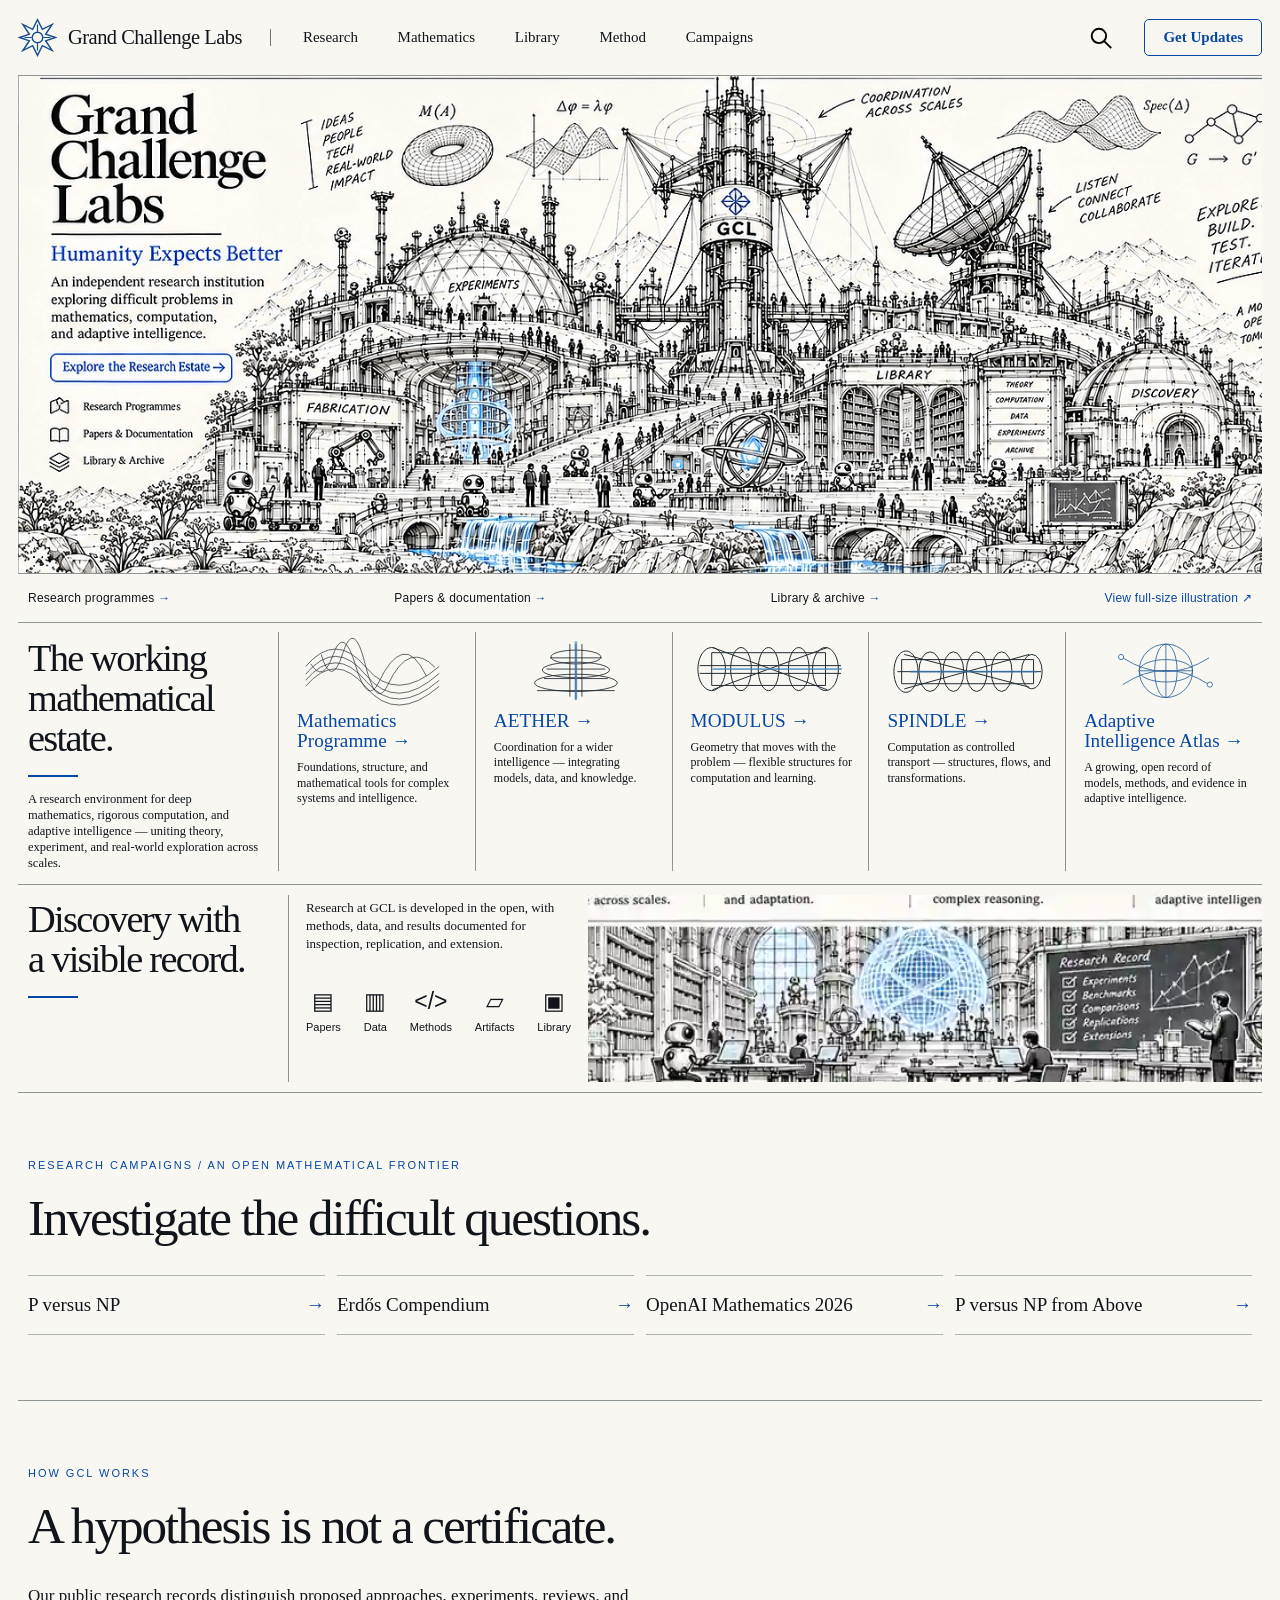
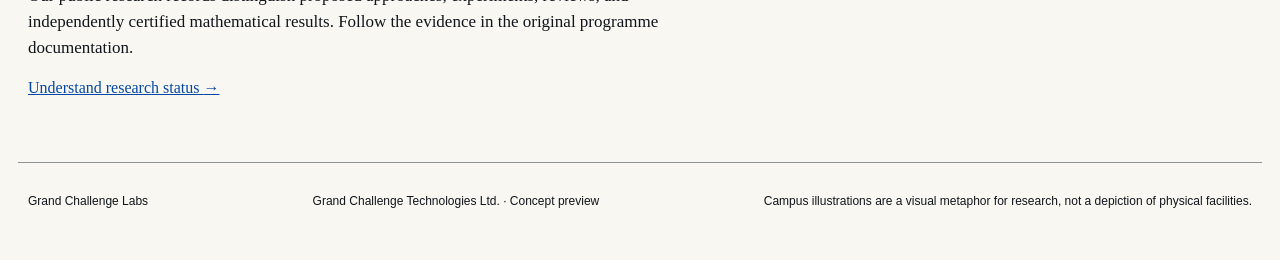
==== index.html @ 0b94059d "perf: preload high-resolution full hero only" ====
<!doctype html>
<html lang="en">
<head>
  <meta charset="utf-8">
  <meta name="viewport" content="width=device-width, initial-scale=1">
  <meta name="theme-color" content="#f8f7f2">
  <meta name="description" content="Grand Challenge Labs investigates problems in mathematics, computation, and adaptive intelligence. Explore research programmes, documentary records, and working evidence.">
  <title>Grand Challenge Labs · Humanity Expects Better</title>
  
  <link rel="preload" href="assets/hero-full.webp" as="image" type="image/webp">
  <style>
:root{--ink:#11151b;--paper:#f8f7f2;--blue:#0647a6;--rule:#8f9495;--sans:Arial,Helvetica,sans-serif}*{box-sizing:border-box}html{scroll-behavior:smooth}body{margin:0;background:var(--paper);color:var(--ink);font-family:Georgia,'Times New Roman',serif}a{color:inherit}a:focus-visible,button:focus-visible,input:focus-visible{outline:3px solid var(--blue);outline-offset:3px}button{font:inherit}.shell{width:min(1440px,calc(100% - 36px));margin-inline:auto}.skip{position:absolute;left:-9999px;z-index:50;background:white;padding:14px}.skip:focus{left:10px;top:10px}.masthead{height:76px;display:flex;align-items:center;border-bottom:1px solid #939393;gap:28px}.identity{display:flex;align-items:center;gap:11px;text-decoration:none;font-size:clamp(17px,1.6vw,23px);white-space:nowrap;letter-spacing:-.025em}.mark{height:39px;width:39px;color:#174d8e}.masthead nav{display:flex;border-left:1px solid #777;padding-left:32px;gap:clamp(18px,3.1vw,51px);flex:1}.masthead nav a{text-decoration:none;font-size:15px;white-space:nowrap}.masthead nav a:hover,.record-links a:hover,.quick-links a:hover{text-decoration:underline;text-decoration-color:var(--blue)}.mast-actions{display:flex;align-items:center;gap:28px}.search-button{background:none;border:0;cursor:pointer;width:31px;height:31px;padding:2px}.search-button svg{width:100%;height:100%}.outline-button{display:inline-flex;justify-content:center;align-items:center;gap:7px;border:1.5px solid var(--blue);border-radius:5px;padding:9px 18px;color:var(--blue);text-decoration:none;white-space:nowrap;background:rgba(248,247,242,.94);font-size:15px;font-weight:bold}.outline-button:hover{background:#e4ebf9}.menu-toggle{display:none}.hero{height:565px;position:relative;overflow:hidden}.hero-art{position:absolute;right:-10px;top:0;width:calc(100% - 190px);height:100%;object-fit:cover;object-position:right center}.hero:after{content:"";position:absolute;left:0;top:0;bottom:0;width:365px;background:linear-gradient(90deg,var(--paper) 0%,rgba(248,247,242,.98) 45%,rgba(248,247,242,.78) 74%,transparent 100%);pointer-events:none}.hero-copy{position:absolute;left:12px;top:13px;z-index:1;width:300px}.hero h1{font-size:clamp(62px,6.8vw,99px);font-weight:400;line-height:.82;letter-spacing:-.075em;margin:0 0 9px}.brand-rule{height:1.5px;background:#111;width:230px;margin:13px 0 8px}.tagline{font-size:23px;line-height:1.1;color:var(--blue);margin:0 0 11px;white-space:nowrap}.lede{font-size:16px;line-height:1.19;max-width:259px;margin:0 0 14px}.hero-cta{font-size:13px;padding:8px 10px}.quick-links{display:grid;gap:14px;margin-top:18px}.quick-links a{display:flex;align-items:center;gap:14px;font-size:12px;text-decoration:none}.quick-icon{font-size:22px;width:22px;line-height:1;text-align:center}.rule{border-top:1px solid var(--rule)}.estate{min-height:219px;display:grid;grid-template-columns:minmax(260px,1.2fr) minmax(0,4.8fr);border-bottom:1px solid var(--rule);padding:9px 0 13px}.estate-intro{padding:7px 19px 0 10px}.estate h2,.record h2{font-size:clamp(31px,3vw,48px);line-height:1.04;font-weight:400;letter-spacing:-.045em;margin:0 0 16px}.blue-rule{display:block;background:var(--blue);width:50px;height:2px;margin:0 0 14px}.estate-intro p{font-size:12.5px;line-height:1.28;max-width:316px;margin:0}.programme-grid{display:grid;grid-template-columns:repeat(5,minmax(0,1fr));min-width:0}.programme{border-left:1px solid var(--rule);text-decoration:none;padding:0 14px 7px 18px;min-width:0;display:flex;flex-direction:column}.programme-graphic{width:100%;height:75px;object-fit:contain;flex:none}.programme h3{font-size:clamp(15px,1.5vw,21px);line-height:1.05;letter-spacing:.002em;color:var(--blue);font-weight:400;margin:4px 0 9px}.programme h3 span{white-space:nowrap}.programme p{font-size:12px;line-height:1.28;margin:0;max-width:190px}.programme:hover h3{text-decoration:underline}.record{min-height:206px;display:grid;grid-template-columns: 270px 300px minmax(0,1fr);border-bottom:1px solid var(--rule);padding:10px 0}.record-title{padding:5px 12px 0 10px}.record-copy{padding:4px 17px;border-left:1px solid var(--rule)}.record-copy p{font-size:13px;line-height:1.38;margin:0}.record-links{display:flex;justify-content:space-between;gap:10px;margin-top:35px}.record-links a{font:11px var(--sans);text-decoration:none;text-align:center;display:grid;gap:9px}.record-links a span{font-size:23px;height:24px}.library-art{display:block;width:100%;height:187px;object-fit:cover;object-position:center}.below,.method{padding:62px 10px 65px;border-bottom:1px solid var(--rule)}.eyebrow{text-transform:uppercase;letter-spacing:.18em;font:11px var(--sans);color:var(--blue)}.below h2,.method h2{font-size:clamp(30px,4vw,58px);font-weight:400;letter-spacing:-.04em;margin:15px 0 28px}.below-links{display:grid;grid-template-columns:repeat(4,1fr);gap:12px}.below-links a{border-top:1px solid #b0b3b4;border-bottom:1px solid #b0b3b4;padding:18px 0;display:flex;align-items:center;justify-content:space-between;gap:12px;font-size:19px;text-decoration:none}.below-links a:hover{color:var(--blue)}.below-links span{color:var(--blue)}.method p{max-width:700px;font-size:17px;line-height:1.55}.method>a{color:var(--blue)}footer{padding:30px 10px 50px;display:flex;flex-wrap:wrap;justify-content:space-between;gap:18px;font:12px/1.4 var(--sans)}dialog{width:min(610px,calc(100vw - 40px));padding:32px;border:1px solid #69717a;background:var(--paper);box-shadow:0 20px 70px #0003}dialog::backdrop{background:#1119}dialog h2{font-size:38px;font-weight:normal}dialog label{display:block;font:13px var(--sans);margin-bottom:9px}dialog input{display:block;width:100%;padding:13px;font:18px var(--sans);background:white;border:1px solid #69717a}dialog .close{float:right;background:none;border:0;font-size:32px;cursor:pointer}#search-results{display:grid;margin-top:22px;gap:7px}#search-results a{text-decoration:none;padding:10px;border-bottom:1px solid #bbb}#search-results a:hover{color:var(--blue)}
@media(max-width:1180px){.masthead{gap:16px}.masthead nav{gap:16px;padding-left:18px}.mast-actions{gap:9px}.programme{padding-left:10px;padding-right:9px}.estate{grid-template-columns:250px minmax(0,1fr)}.record{grid-template-columns:245px 270px minmax(0,1fr)}}
@media(max-width:900px){.masthead{height:auto;min-height:70px;flex-wrap:wrap;padding:13px 0}.identity{flex:1}.menu-toggle{display:inline-flex;align-items:center;gap:8px;background:none;border:1px solid #a2a2a2;padding:6px 9px;border-radius:3px;font:13px var(--sans)}.masthead nav{display:none;order:5;flex-basis:100%;border:0;padding:10px 0;border-top:1px solid #bbb;flex-wrap:wrap}.masthead nav.open{display:flex}.mast-actions{margin-left:auto}.updates{font-size:12px;padding:7px}.hero{height:525px}.hero-art{width:calc(100% + 100px);right:-235px;opacity:.85}.hero:after{width:400px}.estate{display:block;padding-bottom:20px}.estate-intro{padding:17px 11px}.estate-intro p{max-width:650px;font-size:14px}.programme-grid{grid-template-columns:repeat(3,minmax(0,1fr));gap:0}.programme{padding:10px 15px;min-height:185px}.record{grid-template-columns: 1fr 1fr}.library-art{grid-column:1/-1;height:auto;max-height:270px;object-fit:cover}.below-links{grid-template-columns:repeat(2,1fr)}}
@media(max-width:600px){.shell{width:min(100% - 24px,1440px)}.identity{font-size:17px}.mark{width:32px;height:32px}.masthead{gap:10px}.mast-actions{gap:4px}.updates{display:none}.hero{height:620px}.hero-art{width:100%;right:-65px;top:233px;height:390px;object-fit:cover;object-position:center}.hero:after{width:100%;height:285px;bottom:auto;background:linear-gradient(var(--paper) 82%, transparent)}.hero-copy{left:4px;top:8px;width:100%;}.hero h1{font-size:59px}.brand-rule{width:206px;margin:11px 0 8px}.tagline{font-size:22px}.lede{max-width:300px;font-size:14px;line-height:1.32}.hero-cta{font-size:12px;padding:7px}.quick-links{position:absolute;top:386px;background:#f8f7f2eb;padding:12px;margin:0;left:0;gap:8px}.quick-links a{font-size:11px}.programme-grid{grid-template-columns:repeat(2,minmax(0,1fr))}.programme{padding:12px 8px;min-height:210px}.programme h3{font-size:18px}.programme-graphic{height:60px}.programme p{font-size:12px}.record{display:block}.record-title,.record-copy{border:0;padding:12px 7px}.record-links{margin-top:20px}.library-art{height:auto;max-height:none}.below-links{grid-template-columns:1fr}.below,.method{padding:42px 10px}.below-links a{font-size:17px}}
@media(prefers-reduced-motion:reduce){html{scroll-behavior:auto}}

/* Hero integrity: mockup artwork contains editorial text in its left edge.
   Crop that edge inside a dedicated illustration viewport; never layer the
   live heading over the image. Keep both responsive and accessible. */
.hero{isolation:isolate}
.hero-visual{position:absolute;inset:0 0 0 420px;overflow:hidden;pointer-events:none}
.hero-art{position:absolute;top:0;right:0;left:auto;width:140%;height:100%;object-fit:cover;object-position:right center;max-width:none}
.hero:after{display:none}
.hero-copy{left:12px;top:16px;width:395px;z-index:2}
.hero h1{font-size:clamp(64px,5.35vw,82px);line-height:.91;letter-spacing:-.065em}
.tagline{font-size:22px}
.lede{font-size:16px;line-height:1.32;max-width:300px}
@media(max-width:900px){.hero{height:525px}.hero-visual{left:355px}.hero-copy{width:335px}.hero h1{font-size:clamp(61px,7vw,73px)}}
@media(max-width:600px){.hero{height:725px}.hero-copy{top:10px;left:5px;width:calc(100% - 10px)}.hero h1{font-size:clamp(53px,11vw,67px)}.hero-visual{inset:345px 0 0 0}.hero-art{width:145%;height:100%;top:0;right:0;object-fit:cover;object-position:right center}.quick-links{position:static;background:transparent;padding:0;margin-top:15px;gap:8px}.lede{font-size:14px;max-width:300px}.tagline{font-size:20px}}
@media(min-width:601px) and (max-width:720px){.hero-visual{left:330px}.hero-copy{width:315px}.hero h1{font-size:60px}}


/* Full-composition hero: no cropping, forced aspect ratio, or overlay text. */
.visually-hidden{position:absolute!important;width:1px;height:1px;padding:0;margin:-1px;overflow:hidden;clip-path:inset(50%);white-space:nowrap;border:0}
.hero{height:auto;min-height:0;position:relative;overflow:visible;isolation:auto}
.hero-art{display:block;position:static;inset:auto;width:100%;max-width:100%;height:auto;min-height:0;object-fit:contain;object-position:center;opacity:1;image-rendering:auto}
.hero:after{display:none}
.hero-hotspot{position:absolute;left:2.5%;top:54%;width:15%;height:8%;border-radius:5px}
.hero-hotspot:focus-visible{outline:3px solid var(--blue);outline-offset:1px}
.hero-links{display:flex;align-items:center;justify-content:space-between;gap:15px;flex-wrap:wrap;padding:15px 10px;border-top:1px solid var(--rule);font:12px/1.5 var(--sans);letter-spacing:.02em}
.hero-links a{color:var(--ink);text-decoration:none}
.hero-links a span{color:var(--blue)}
.hero-links a:hover{text-decoration:underline}
.hero-links .view-art{color:var(--blue)}
@media(max-width:900px){.hero{height:auto;min-height:0}.hero-art{position:static;right:auto;top:auto;width:100%;height:auto;opacity:1;object-fit:contain}}
@media(max-width:600px){.hero{height:auto;min-height:0}.hero-art{position:static;right:auto;top:auto;width:100%;height:auto;object-fit:contain}.hero-links{display:grid;grid-template-columns:1fr 1fr;gap:14px;font-size:12px}.hero-hotspot{display:none}}

</style>
  
</head>
<body>
<a class="skip" href="#main">Skip to content</a>
<header class="masthead shell">
  <a class="identity" href="#top" aria-label="Grand Challenge Labs — home">
    <svg class="mark" viewBox="0 0 48 48" aria-hidden="true"><path d="M24 2L30 14 42 8 34 20 46 24 34 28 42 40 30 34 24 46 18 34 6 40 14 28 2 24 14 20 6 8 18 14Z" fill="none" stroke="currentColor" stroke-width="1.7"/><circle cx="24" cy="24" r="6.5" fill="none" stroke="currentColor" stroke-width="1.7"/><path d="M24 8V17M24 31V40M8 24H17M31 24H40" stroke="currentColor" stroke-width="1.5"/></svg>
    <span>Grand Challenge Labs</span>
  </a>
  <button class="menu-toggle" type="button" aria-expanded="false" aria-controls="main-navigation"><span class="menu-lines" aria-hidden="true">☰</span> Menu</button>
  <nav id="main-navigation" aria-label="Main navigation">
    <a href="#research">Research</a>
    <a href="#mathematics">Mathematics</a>
    <a href="#library">Library</a>
    <a href="#method">Method</a>
    <a href="#campaigns">Campaigns</a>
  </nav>
  <div class="mast-actions">
    <button id="search-button" class="search-button" type="button" aria-label="Search the site" title="Search the site"><svg viewBox="0 0 24 24" fill="none" stroke="currentColor" stroke-width="1.7" aria-hidden="true"><circle cx="10.6" cy="10.6" r="6.4"/><path d="m15.5 15.5 6 6"/></svg></button>
    <a class="outline-button updates" href="https://github.com/grandchallenge" aria-label="Follow Grand Challenge Labs updates on GitHub">Get Updates</a>
  </div>
</header>
<main id="main" class="shell">
  <section class="hero" id="top" aria-label="Grand Challenge Labs illustrated research campus">
    <h1 class="visually-hidden">Grand Challenge Labs</h1>
    <img class="hero-art" src="assets/hero-full.webp" width="1402" height="560" alt="Grand Challenge Labs: Humanity Expects Better. A detailed architectural ink engraving of a speculative research campus with an observatory, experimentation dome, coordination tower, fabrication hall, library, small robots and researchers. The original editorial composition is retained in full, including its title and annotations." fetchpriority="high">
    <a class="hero-hotspot" href="#research" aria-label="Explore the Research Estate"></a>
  </section>
  <nav class="hero-links" aria-label="Featured destinations">
    <a href="#research">Research programmes <span aria-hidden="true">→</span></a>
    <a href="https://grandchallenge.github.io/MATH-PROGRAMME/documentaries/">Papers &amp; documentation <span aria-hidden="true">→</span></a>
    <a href="#library">Library &amp; archive <span aria-hidden="true">→</span></a>
    <a class="view-art" href="assets/hero-full.webp" target="_blank" rel="noopener">View full-size illustration <span aria-hidden="true">↗</span></a>
  </nav>
  <div class="rule"></div>
  <section id="research" class="estate" aria-labelledby="estate-title">
    <div class="estate-intro" id="mathematics">
      <h2 id="estate-title">The working<br>mathematical estate.</h2><span class="blue-rule"></span>
      <p>A research environment for deep mathematics, rigorous computation, and adaptive intelligence — uniting theory, experiment, and real-world exploration across scales.</p>
    </div>
    <div class="programme-grid">
      <a class="programme" href="https://grandchallenge.github.io/MATH-PROGRAMME/">
        <svg class="programme-graphic" viewBox="0 0 190 75" aria-hidden="true"><g fill="none" stroke="#252b30" stroke-width=".8"><path d="M10 43Q45 1 80 44T165 42"/><path d="M10 34Q45 -7 80 35T165 34M10 50Q45 9 80 51T165 50M10 57Q45 16 80 58T165 57"/><path d="M16 31Q30 54 42 20T68 33T95 52T122 20T150 45M28 20Q40 60 53 19T79 31T105 56T132 24T160 35"/></g></svg>
        <h3>Mathematics<br>Programme <span aria-hidden="true">→</span></h3>
        <p>Foundations, structure, and mathematical tools for complex systems and intelligence.</p>
      </a>
      <a class="programme" href="https://github.com/grandchallenge/AETHER">
        <svg class="programme-graphic" viewBox="0 0 190 75" aria-hidden="true"><g fill="none" stroke="#242b30" stroke-width="1"><path d="M95 8V73M65 24H125M61 37H129M58 48H132M50 62H140"/><ellipse cx="95" cy="23" rx="29" ry="8"/><ellipse cx="95" cy="38" rx="39" ry="9"/><ellipse cx="95" cy="53" rx="48" ry="10"/><path d="M88 8V69M102 8V69"/></g><path d="M95 5V72" stroke="#397cbb" stroke-width="3" opacity=".65"/></svg>
        <h3>AETHER <span aria-hidden="true">→</span></h3>
        <p>Coordination for a wider intelligence — integrating models, data, and knowledge.</p>
      </a>
      <a class="programme" href="https://github.com/grandchallenge/MODULUS">
        <svg class="programme-graphic" viewBox="0 0 190 75" aria-hidden="true"><g fill="none" stroke="#232c32" stroke-width="1.15"><path d="M24 18H156V56H24Z"/><ellipse cx="24" cy="37" rx="16" ry="25"/><ellipse cx="58" cy="37" rx="12" ry="25"/><ellipse cx="90" cy="37" rx="12" ry="25"/><ellipse cx="125" cy="37" rx="12" ry="25"/><ellipse cx="156" cy="37" rx="15" ry="25"/><path d="M10 33H174M10 42H174M25 12L158 61M25 61L158 12"/></g><path d="M25 37H175" stroke="#397cbb" stroke-width="2" opacity=".7"/></svg>
        <h3>MODULUS <span aria-hidden="true">→</span></h3>
        <p>Geometry that moves with the problem — flexible structures for computation and learning.</p>
      </a>
      <a class="programme" href="https://github.com/grandchallenge/MODULUS" aria-label="SPINDLE programme context and related GCL research">
        <svg class="programme-graphic" viewBox="0 0 190 75" aria-hidden="true"><g fill="none" stroke="#232c32" stroke-width="1.15"><path d="M17 26H170V54H17Z"/><ellipse cx="22" cy="40" rx="14" ry="24"/><ellipse cx="50" cy="40" rx="13" ry="23"/><ellipse cx="77" cy="40" rx="12" ry="23"/><ellipse cx="104" cy="40" rx="12" ry="23"/><ellipse cx="133" cy="40" rx="12" ry="23"/><ellipse cx="168" cy="40" rx="12" ry="20"/><path d="M20 20L165 58M20 60L165 20M12 40H179"/></g><path d="M27 40H174" stroke="#397cbb" stroke-width="2" opacity=".7"/></svg>
        <h3>SPINDLE <span aria-hidden="true">→</span></h3>
        <p>Computation as controlled transport — structures, flows, and transformations.</p>
      </a>
      <a class="programme" href="https://github.com/grandchallenge/ADAPTIVE-INTELLIGENCE-ATLAS">
        <svg class="programme-graphic" viewBox="0 0 190 75" aria-hidden="true"><g fill="none" stroke="#32669c" stroke-width="1"><circle cx="95" cy="39" r="31"/><ellipse cx="95" cy="39" rx="13" ry="31"/><ellipse cx="95" cy="39" rx="31" ry="13"/><path d="M64 39H126M95 8V70M45 24Q95 56 145 24M45 55Q95 22 145 55"/><circle cx="43" cy="23" r="3" fill="#fff"/><circle cx="146" cy="55" r="3" fill="#fff"/></g></svg>
        <h3>Adaptive<br>Intelligence Atlas <span aria-hidden="true">→</span></h3>
        <p>A growing, open record of models, methods, and evidence in adaptive intelligence.</p>
      </a>
    </div>
  </section>
  <section class="record" id="library" aria-labelledby="record-title">
    <div class="record-title"><h2 id="record-title">Discovery with<br>a visible record.</h2><span class="blue-rule"></span></div>
    <div class="record-copy"><p>Research at GCL is developed in the open, with methods, data, and results documented for inspection, replication, and extension.</p>
      <div class="record-links"><a href="https://grandchallenge.github.io/MATH-PROGRAMME/documentaries/"><span aria-hidden="true">▤</span>Papers</a><a href="https://github.com/grandchallenge/MATHFORGE"><span aria-hidden="true">▥</span>Data</a><a href="https://github.com/grandchallenge/MATHSOLVE"><span aria-hidden="true">&lt;/&gt;</span>Methods</a><a href="https://github.com/grandchallenge/MATHCERT"><span aria-hidden="true">▱</span>Artifacts</a><a href="https://grandchallenge.github.io/MATH-PROGRAMME/"><span aria-hidden="true">▣</span>Library</a></div>
    </div>
    <img class="library-art" src="assets/library.webp" width="760" height="179" loading="lazy" alt="An illustrated research library and archive with desks, bookshelves, a luminous geometry globe, assistants, and a board documenting experiments and replications.">
  </section>
  <section class="below" id="campaigns">
    <span class="eyebrow">Research campaigns / an open mathematical frontier</span><h2>Investigate the difficult questions.</h2>
    <div class="below-links"><a href="https://grandchallenge.github.io/MATH-PROGRAMME/domains/p_vs_np/">P versus NP <span>→</span></a><a href="https://grandchallenge.github.io/MATH-PROGRAMME/erdos/">Erdős Compendium <span>→</span></a><a href="https://grandchallenge.github.io/MATH-PROGRAMME/oai26/">OpenAI Mathematics 2026 <span>→</span></a><a href="https://grandchallenge.github.io/MATH-PROGRAMME/pnp_above/">P versus NP from Above <span>→</span></a></div>
  </section>
  <section class="method" id="method"><span class="eyebrow">How GCL works</span><h2>A hypothesis is not a certificate.</h2><p>Our public research records distinguish proposed approaches, experiments, reviews, and independently certified mathematical results. Follow the evidence in the original programme documentation.</p><a href="https://grandchallenge.github.io/MATH-PROGRAMME/STATUS_TAXONOMY/">Understand research status <span aria-hidden="true">→</span></a></section>
</main>
<footer class="shell"><span>Grand Challenge Labs</span><span>Grand Challenge Technologies Ltd. · Concept preview</span><span>Campus illustrations are a visual metaphor for research, not a depiction of physical facilities.</span></footer>
<dialog id="search-dialog" aria-labelledby="search-title"><form method="dialog"><button class="close" aria-label="Close search">×</button></form><h2 id="search-title">Explore the estate</h2><label for="site-search">Search programmes and publications</label><input id="site-search" type="search" placeholder="e.g. mathematics, AETHER, P versus NP"><div id="search-results" role="region" aria-live="polite"></div></dialog>
<script>
'use strict';
const menuButton = document.querySelector('.menu-toggle');
const nav = document.querySelector('#main-navigation');
menuButton.addEventListener('click', () => { const expanded = menuButton.getAttribute('aria-expanded') === 'true'; menuButton.setAttribute('aria-expanded', String(!expanded)); nav.classList.toggle('open', !expanded); });
nav.querySelectorAll('a').forEach(a => a.addEventListener('click', () => { nav.classList.remove('open'); menuButton.setAttribute('aria-expanded','false'); }));
const searchDialog = document.getElementById('search-dialog');
document.getElementById('search-button').addEventListener('click', () => { searchDialog.showModal(); document.getElementById('site-search').focus(); });
const routes = [
 ['Mathematics Programme', 'https://grandchallenge.github.io/MATH-PROGRAMME/'],
 ['P versus NP', 'https://grandchallenge.github.io/MATH-PROGRAMME/domains/p_vs_np/'],
 ['P versus NP from Above', 'https://grandchallenge.github.io/MATH-PROGRAMME/pnp_above/'],
 ['Erdős Compendium', 'https://grandchallenge.github.io/MATH-PROGRAMME/erdos/'],
 ['OpenAI Mathematics 2026', 'https://grandchallenge.github.io/MATH-PROGRAMME/oai26/'],
 ['AETHER', 'https://github.com/grandchallenge/AETHER'],
 ['MODULUS', 'https://github.com/grandchallenge/MODULUS'],
 ['Adaptive Intelligence Atlas', 'https://github.com/grandchallenge/ADAPTIVE-INTELLIGENCE-ATLAS'],
 ['Mathematics documentary library', 'https://grandchallenge.github.io/MATH-PROGRAMME/documentaries/'],
 ['MATHCERT', 'https://github.com/grandchallenge/MATHCERT'],
 ['Research method', '#method']
];
const searchField = document.getElementById('site-search');
const searchResults = document.getElementById('search-results');
function renderResults() {
 const query=searchField.value.toLowerCase().trim(); searchResults.replaceChildren();
 const matches=routes.filter(([label]) => label.toLowerCase().includes(query)).slice(0,8);
 for(const [label,url] of matches){const a=document.createElement('a');a.href=url;a.textContent=label+' →';searchResults.append(a);}
 if(!matches.length){const p=document.createElement('p');p.textContent='No matching programme in the quick index. Use the Mathematics Programme documentation for deeper searches.';searchResults.append(p);}
}
searchField.addEventListener('input',renderResults);
renderResults();

</script>
</body>
</html>
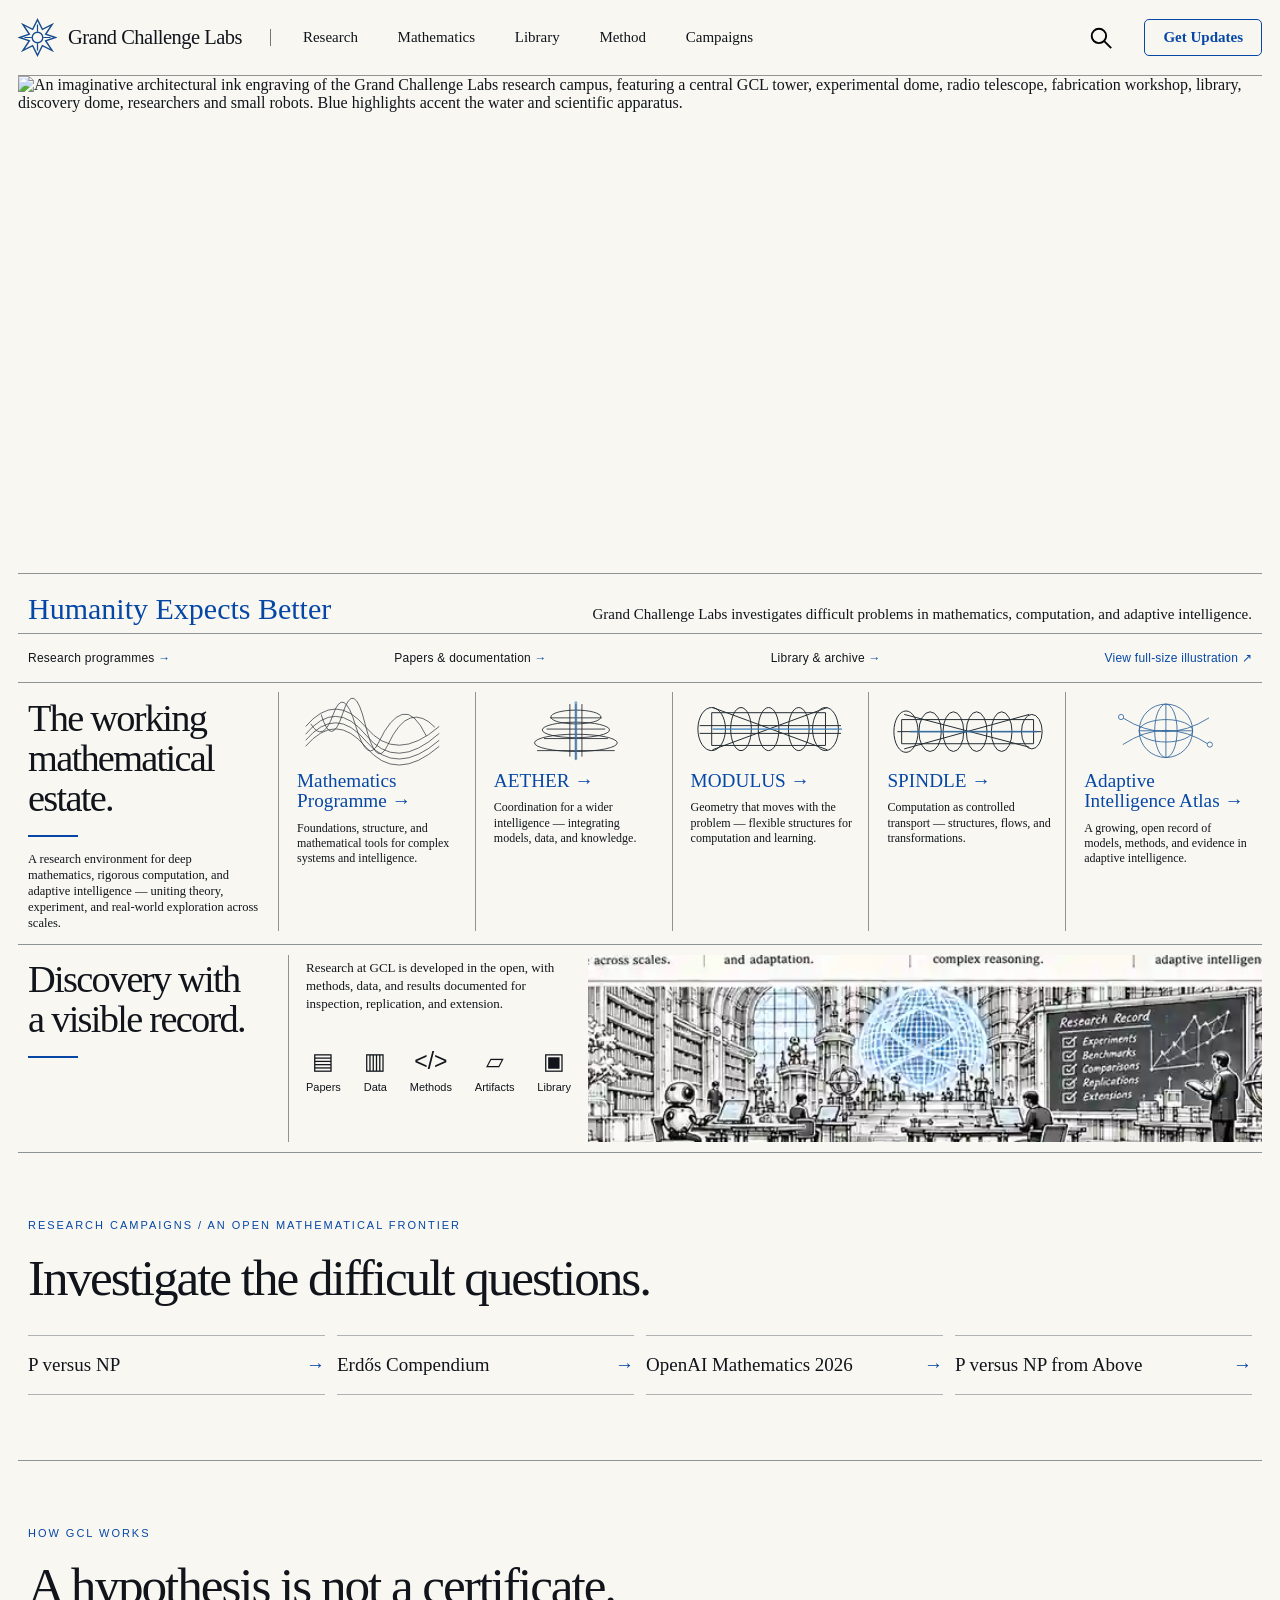
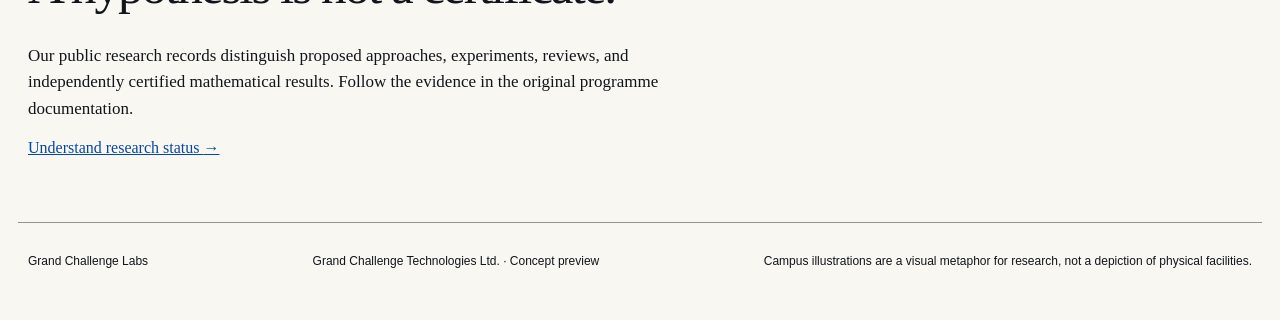
==== commit 9dad44e7: "design: display approved clean campus engraving without cropping or overlay" ====
--- a/index.html
+++ b/index.html
@@ -46,6 +46,14 @@
 @media(max-width:900px){.hero{height:auto;min-height:0}.hero-art{position:static;right:auto;top:auto;width:100%;height:auto;opacity:1;object-fit:contain}}
 @media(max-width:600px){.hero{height:auto;min-height:0}.hero-art{position:static;right:auto;top:auto;width:100%;height:auto;object-fit:contain}.hero-links{display:grid;grid-template-columns:1fr 1fr;gap:14px;font-size:12px}.hero-hotspot{display:none}}
 
+
+/* Approved clean architectural engraving: full-image presentation with no overlaid copy. */
+.hero{position:relative;overflow:visible;height:auto;min-height:0}
+.hero-art{display:block;position:static;width:100%;max-width:100%;height:auto;object-fit:contain;object-position:center;opacity:1;image-rendering:auto}
+.hero-introduction{display:flex;align-items:baseline;justify-content:space-between;gap:2.5rem;border-top:1px solid var(--rule);padding:17px 10px 6px}
+.hero-introduction p{margin:0;font-size:15px;line-height:1.5}
+.hero-introduction .hero-motto{font-size:clamp(21px,2.4vw,30px);color:var(--blue);white-space:nowrap;line-height:1.2}
+@media(max-width:690px){.hero-introduction{display:block;padding-top:16px}.hero-introduction p+p{margin-top:9px}}
 </style>
   
 </head>
@@ -72,14 +80,14 @@
 <main id="main" class="shell">
   <section class="hero" id="top" aria-label="Grand Challenge Labs illustrated research campus">
     <h1 class="visually-hidden">Grand Challenge Labs</h1>
-    <img class="hero-art" src="assets/hero-full.webp" width="1402" height="560" alt="Grand Challenge Labs: Humanity Expects Better. A detailed architectural ink engraving of a speculative research campus with an observatory, experimentation dome, coordination tower, fabrication hall, library, small robots and researchers. The original editorial composition is retained in full, including its title and annotations." fetchpriority="high">
-    <a class="hero-hotspot" href="#research" aria-label="Explore the Research Estate"></a>
+    <img class="hero-art" src="assets/hero-clean.webp" width="1984" height="793" alt="An imaginative architectural ink engraving of the Grand Challenge Labs research campus, featuring a central GCL tower, experimental dome, radio telescope, fabrication workshop, library, discovery dome, researchers and small robots. Blue highlights accent the water and scientific apparatus." fetchpriority="high" decoding="async">
   </section>
+  <div class="hero-introduction" aria-label="Institutional introduction"><p class="hero-motto">Humanity Expects Better</p><p>Grand Challenge Labs investigates difficult problems in mathematics, computation, and adaptive intelligence.</p></div>
   <nav class="hero-links" aria-label="Featured destinations">
     <a href="#research">Research programmes <span aria-hidden="true">→</span></a>
     <a href="https://grandchallenge.github.io/MATH-PROGRAMME/documentaries/">Papers &amp; documentation <span aria-hidden="true">→</span></a>
     <a href="#library">Library &amp; archive <span aria-hidden="true">→</span></a>
-    <a class="view-art" href="assets/hero-full.webp" target="_blank" rel="noopener">View full-size illustration <span aria-hidden="true">↗</span></a>
+    <a class="view-art" href="assets/hero-clean.webp" target="_blank" rel="noopener">View full-size illustration <span aria-hidden="true">↗</span></a>
   </nav>
   <div class="rule"></div>
   <section id="research" class="estate" aria-labelledby="estate-title">
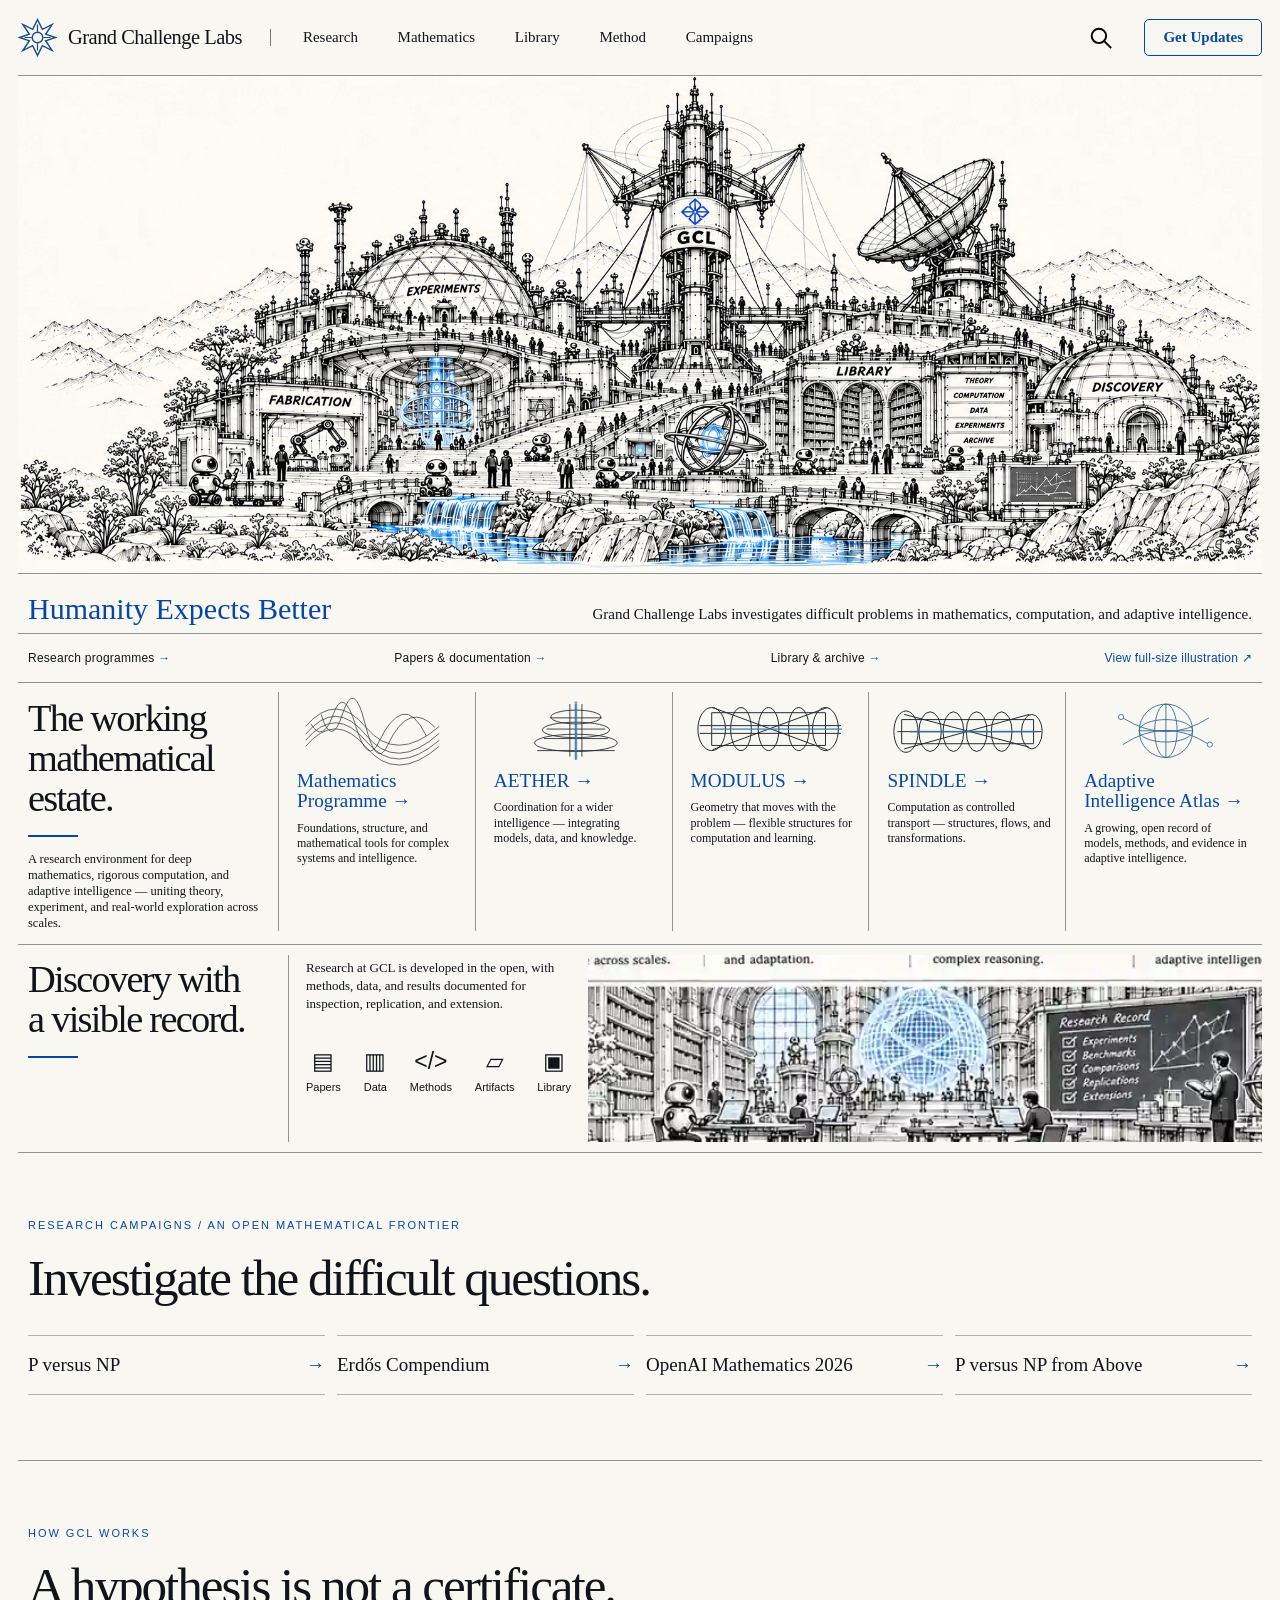
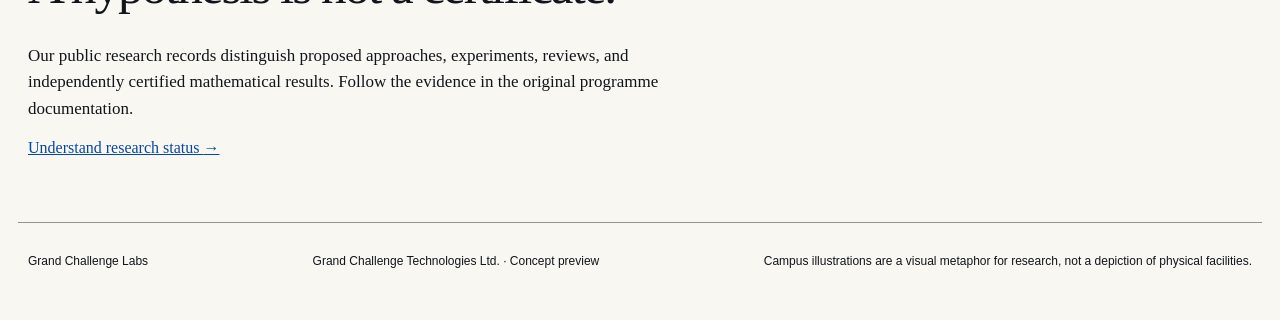
==== commit 34bf9e4d: "perf: preload approved clean hero instead of superseded artwork" ====
--- a/index.html
+++ b/index.html
@@ -7,7 +7,7 @@
   <meta name="description" content="Grand Challenge Labs investigates problems in mathematics, computation, and adaptive intelligence. Explore research programmes, documentary records, and working evidence.">
   <title>Grand Challenge Labs · Humanity Expects Better</title>
   
-  <link rel="preload" href="assets/hero-full.webp" as="image" type="image/webp">
+  <link rel="preload" href="assets/hero-clean.webp" as="image" type="image/webp">
   <style>
 :root{--ink:#11151b;--paper:#f8f7f2;--blue:#0647a6;--rule:#8f9495;--sans:Arial,Helvetica,sans-serif}*{box-sizing:border-box}html{scroll-behavior:smooth}body{margin:0;background:var(--paper);color:var(--ink);font-family:Georgia,'Times New Roman',serif}a{color:inherit}a:focus-visible,button:focus-visible,input:focus-visible{outline:3px solid var(--blue);outline-offset:3px}button{font:inherit}.shell{width:min(1440px,calc(100% - 36px));margin-inline:auto}.skip{position:absolute;left:-9999px;z-index:50;background:white;padding:14px}.skip:focus{left:10px;top:10px}.masthead{height:76px;display:flex;align-items:center;border-bottom:1px solid #939393;gap:28px}.identity{display:flex;align-items:center;gap:11px;text-decoration:none;font-size:clamp(17px,1.6vw,23px);white-space:nowrap;letter-spacing:-.025em}.mark{height:39px;width:39px;color:#174d8e}.masthead nav{display:flex;border-left:1px solid #777;padding-left:32px;gap:clamp(18px,3.1vw,51px);flex:1}.masthead nav a{text-decoration:none;font-size:15px;white-space:nowrap}.masthead nav a:hover,.record-links a:hover,.quick-links a:hover{text-decoration:underline;text-decoration-color:var(--blue)}.mast-actions{display:flex;align-items:center;gap:28px}.search-button{background:none;border:0;cursor:pointer;width:31px;height:31px;padding:2px}.search-button svg{width:100%;height:100%}.outline-button{display:inline-flex;justify-content:center;align-items:center;gap:7px;border:1.5px solid var(--blue);border-radius:5px;padding:9px 18px;color:var(--blue);text-decoration:none;white-space:nowrap;background:rgba(248,247,242,.94);font-size:15px;font-weight:bold}.outline-button:hover{background:#e4ebf9}.menu-toggle{display:none}.hero{height:565px;position:relative;overflow:hidden}.hero-art{position:absolute;right:-10px;top:0;width:calc(100% - 190px);height:100%;object-fit:cover;object-position:right center}.hero:after{content:"";position:absolute;left:0;top:0;bottom:0;width:365px;background:linear-gradient(90deg,var(--paper) 0%,rgba(248,247,242,.98) 45%,rgba(248,247,242,.78) 74%,transparent 100%);pointer-events:none}.hero-copy{position:absolute;left:12px;top:13px;z-index:1;width:300px}.hero h1{font-size:clamp(62px,6.8vw,99px);font-weight:400;line-height:.82;letter-spacing:-.075em;margin:0 0 9px}.brand-rule{height:1.5px;background:#111;width:230px;margin:13px 0 8px}.tagline{font-size:23px;line-height:1.1;color:var(--blue);margin:0 0 11px;white-space:nowrap}.lede{font-size:16px;line-height:1.19;max-width:259px;margin:0 0 14px}.hero-cta{font-size:13px;padding:8px 10px}.quick-links{display:grid;gap:14px;margin-top:18px}.quick-links a{display:flex;align-items:center;gap:14px;font-size:12px;text-decoration:none}.quick-icon{font-size:22px;width:22px;line-height:1;text-align:center}.rule{border-top:1px solid var(--rule)}.estate{min-height:219px;display:grid;grid-template-columns:minmax(260px,1.2fr) minmax(0,4.8fr);border-bottom:1px solid var(--rule);padding:9px 0 13px}.estate-intro{padding:7px 19px 0 10px}.estate h2,.record h2{font-size:clamp(31px,3vw,48px);line-height:1.04;font-weight:400;letter-spacing:-.045em;margin:0 0 16px}.blue-rule{display:block;background:var(--blue);width:50px;height:2px;margin:0 0 14px}.estate-intro p{font-size:12.5px;line-height:1.28;max-width:316px;margin:0}.programme-grid{display:grid;grid-template-columns:repeat(5,minmax(0,1fr));min-width:0}.programme{border-left:1px solid var(--rule);text-decoration:none;padding:0 14px 7px 18px;min-width:0;display:flex;flex-direction:column}.programme-graphic{width:100%;height:75px;object-fit:contain;flex:none}.programme h3{font-size:clamp(15px,1.5vw,21px);line-height:1.05;letter-spacing:.002em;color:var(--blue);font-weight:400;margin:4px 0 9px}.programme h3 span{white-space:nowrap}.programme p{font-size:12px;line-height:1.28;margin:0;max-width:190px}.programme:hover h3{text-decoration:underline}.record{min-height:206px;display:grid;grid-template-columns: 270px 300px minmax(0,1fr);border-bottom:1px solid var(--rule);padding:10px 0}.record-title{padding:5px 12px 0 10px}.record-copy{padding:4px 17px;border-left:1px solid var(--rule)}.record-copy p{font-size:13px;line-height:1.38;margin:0}.record-links{display:flex;justify-content:space-between;gap:10px;margin-top:35px}.record-links a{font:11px var(--sans);text-decoration:none;text-align:center;display:grid;gap:9px}.record-links a span{font-size:23px;height:24px}.library-art{display:block;width:100%;height:187px;object-fit:cover;object-position:center}.below,.method{padding:62px 10px 65px;border-bottom:1px solid var(--rule)}.eyebrow{text-transform:uppercase;letter-spacing:.18em;font:11px var(--sans);color:var(--blue)}.below h2,.method h2{font-size:clamp(30px,4vw,58px);font-weight:400;letter-spacing:-.04em;margin:15px 0 28px}.below-links{display:grid;grid-template-columns:repeat(4,1fr);gap:12px}.below-links a{border-top:1px solid #b0b3b4;border-bottom:1px solid #b0b3b4;padding:18px 0;display:flex;align-items:center;justify-content:space-between;gap:12px;font-size:19px;text-decoration:none}.below-links a:hover{color:var(--blue)}.below-links span{color:var(--blue)}.method p{max-width:700px;font-size:17px;line-height:1.55}.method>a{color:var(--blue)}footer{padding:30px 10px 50px;display:flex;flex-wrap:wrap;justify-content:space-between;gap:18px;font:12px/1.4 var(--sans)}dialog{width:min(610px,calc(100vw - 40px));padding:32px;border:1px solid #69717a;background:var(--paper);box-shadow:0 20px 70px #0003}dialog::backdrop{background:#1119}dialog h2{font-size:38px;font-weight:normal}dialog label{display:block;font:13px var(--sans);margin-bottom:9px}dialog input{display:block;width:100%;padding:13px;font:18px var(--sans);background:white;border:1px solid #69717a}dialog .close{float:right;background:none;border:0;font-size:32px;cursor:pointer}#search-results{display:grid;margin-top:22px;gap:7px}#search-results a{text-decoration:none;padding:10px;border-bottom:1px solid #bbb}#search-results a:hover{color:var(--blue)}
 @media(max-width:1180px){.masthead{gap:16px}.masthead nav{gap:16px;padding-left:18px}.mast-actions{gap:9px}.programme{padding-left:10px;padding-right:9px}.estate{grid-template-columns:250px minmax(0,1fr)}.record{grid-template-columns:245px 270px minmax(0,1fr)}}
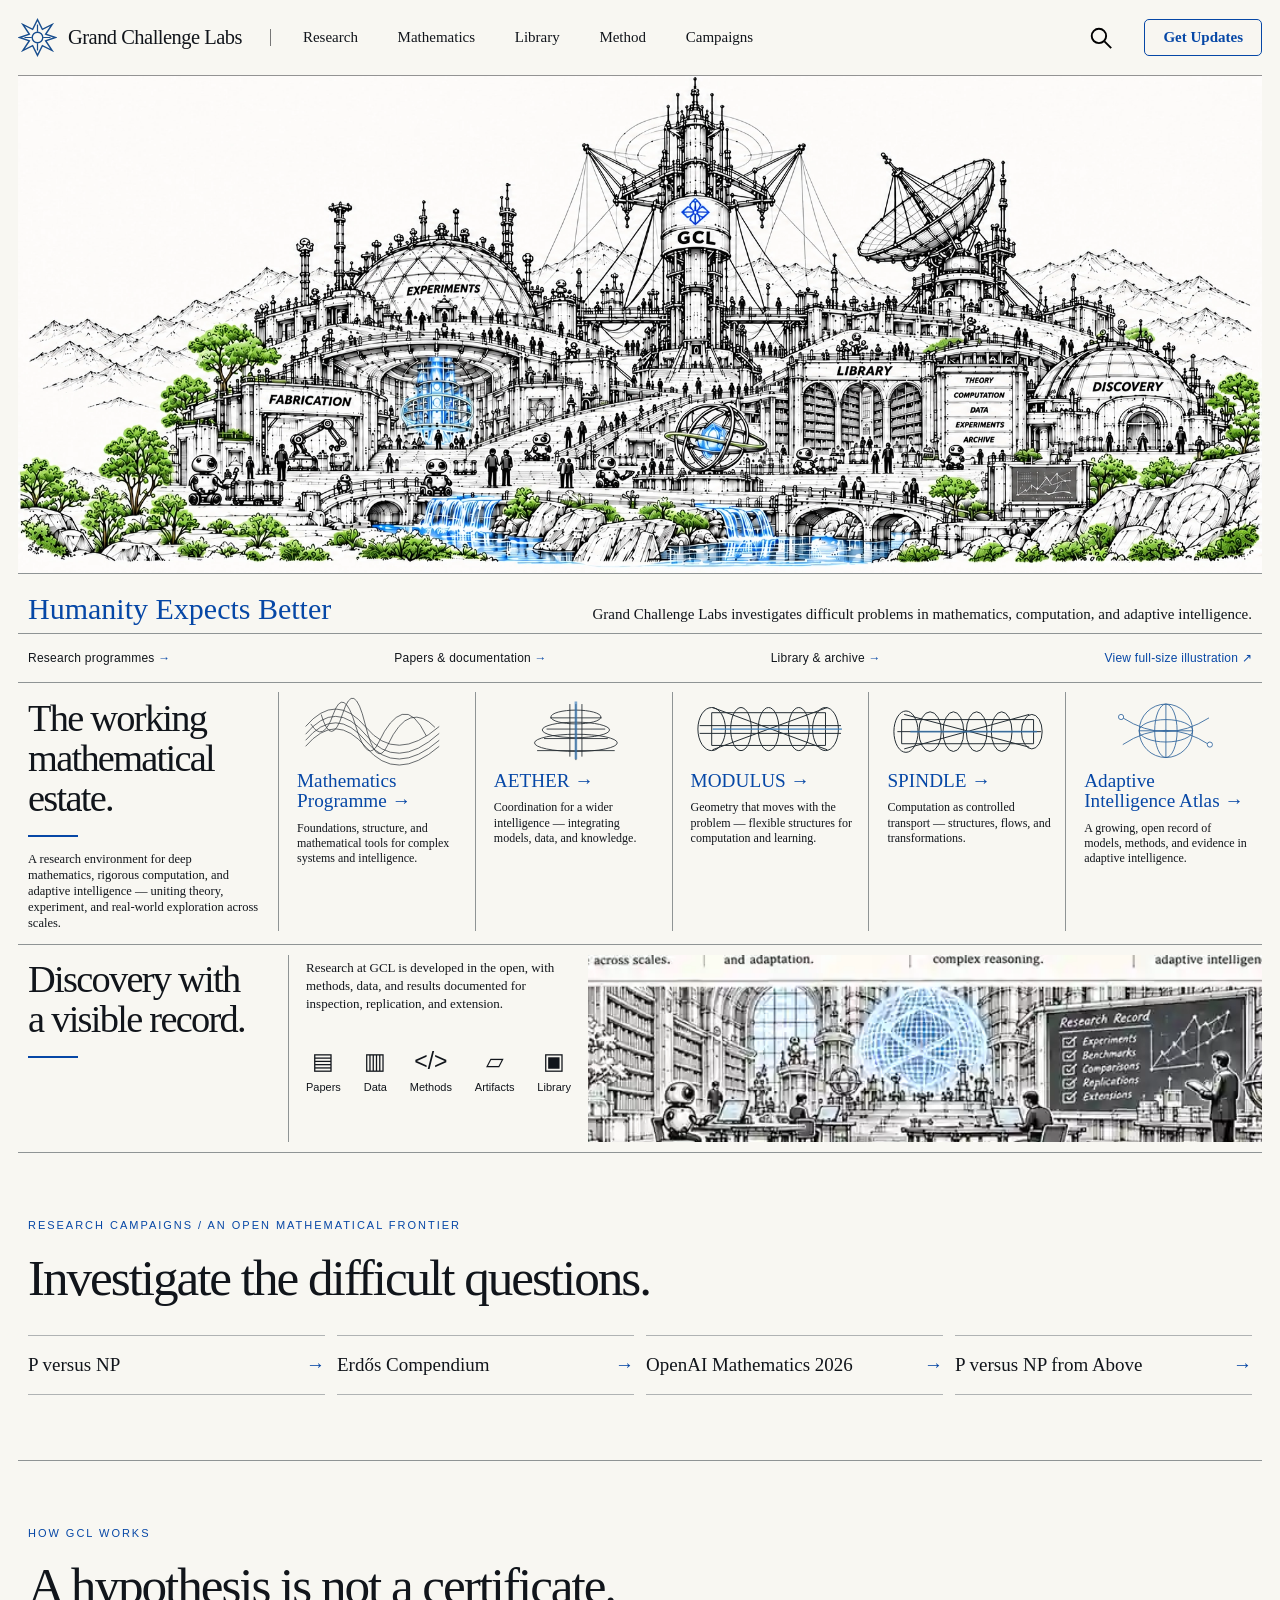
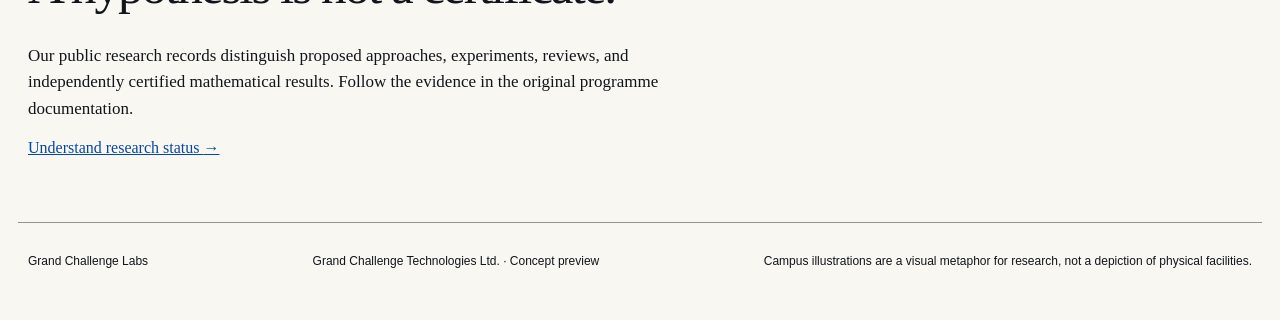
==== commit d5cac7d8: "feat: use approved green foliage and blue water GCL campus hero" ====
--- a/index.html
+++ b/index.html
@@ -7,7 +7,7 @@
   <meta name="description" content="Grand Challenge Labs investigates problems in mathematics, computation, and adaptive intelligence. Explore research programmes, documentary records, and working evidence.">
   <title>Grand Challenge Labs · Humanity Expects Better</title>
   
-  <link rel="preload" href="assets/hero-clean.webp" as="image" type="image/webp">
+  <link rel="preload" href="assets/hero-green.webp" as="image" type="image/webp">
   <style>
 :root{--ink:#11151b;--paper:#f8f7f2;--blue:#0647a6;--rule:#8f9495;--sans:Arial,Helvetica,sans-serif}*{box-sizing:border-box}html{scroll-behavior:smooth}body{margin:0;background:var(--paper);color:var(--ink);font-family:Georgia,'Times New Roman',serif}a{color:inherit}a:focus-visible,button:focus-visible,input:focus-visible{outline:3px solid var(--blue);outline-offset:3px}button{font:inherit}.shell{width:min(1440px,calc(100% - 36px));margin-inline:auto}.skip{position:absolute;left:-9999px;z-index:50;background:white;padding:14px}.skip:focus{left:10px;top:10px}.masthead{height:76px;display:flex;align-items:center;border-bottom:1px solid #939393;gap:28px}.identity{display:flex;align-items:center;gap:11px;text-decoration:none;font-size:clamp(17px,1.6vw,23px);white-space:nowrap;letter-spacing:-.025em}.mark{height:39px;width:39px;color:#174d8e}.masthead nav{display:flex;border-left:1px solid #777;padding-left:32px;gap:clamp(18px,3.1vw,51px);flex:1}.masthead nav a{text-decoration:none;font-size:15px;white-space:nowrap}.masthead nav a:hover,.record-links a:hover,.quick-links a:hover{text-decoration:underline;text-decoration-color:var(--blue)}.mast-actions{display:flex;align-items:center;gap:28px}.search-button{background:none;border:0;cursor:pointer;width:31px;height:31px;padding:2px}.search-button svg{width:100%;height:100%}.outline-button{display:inline-flex;justify-content:center;align-items:center;gap:7px;border:1.5px solid var(--blue);border-radius:5px;padding:9px 18px;color:var(--blue);text-decoration:none;white-space:nowrap;background:rgba(248,247,242,.94);font-size:15px;font-weight:bold}.outline-button:hover{background:#e4ebf9}.menu-toggle{display:none}.hero{height:565px;position:relative;overflow:hidden}.hero-art{position:absolute;right:-10px;top:0;width:calc(100% - 190px);height:100%;object-fit:cover;object-position:right center}.hero:after{content:"";position:absolute;left:0;top:0;bottom:0;width:365px;background:linear-gradient(90deg,var(--paper) 0%,rgba(248,247,242,.98) 45%,rgba(248,247,242,.78) 74%,transparent 100%);pointer-events:none}.hero-copy{position:absolute;left:12px;top:13px;z-index:1;width:300px}.hero h1{font-size:clamp(62px,6.8vw,99px);font-weight:400;line-height:.82;letter-spacing:-.075em;margin:0 0 9px}.brand-rule{height:1.5px;background:#111;width:230px;margin:13px 0 8px}.tagline{font-size:23px;line-height:1.1;color:var(--blue);margin:0 0 11px;white-space:nowrap}.lede{font-size:16px;line-height:1.19;max-width:259px;margin:0 0 14px}.hero-cta{font-size:13px;padding:8px 10px}.quick-links{display:grid;gap:14px;margin-top:18px}.quick-links a{display:flex;align-items:center;gap:14px;font-size:12px;text-decoration:none}.quick-icon{font-size:22px;width:22px;line-height:1;text-align:center}.rule{border-top:1px solid var(--rule)}.estate{min-height:219px;display:grid;grid-template-columns:minmax(260px,1.2fr) minmax(0,4.8fr);border-bottom:1px solid var(--rule);padding:9px 0 13px}.estate-intro{padding:7px 19px 0 10px}.estate h2,.record h2{font-size:clamp(31px,3vw,48px);line-height:1.04;font-weight:400;letter-spacing:-.045em;margin:0 0 16px}.blue-rule{display:block;background:var(--blue);width:50px;height:2px;margin:0 0 14px}.estate-intro p{font-size:12.5px;line-height:1.28;max-width:316px;margin:0}.programme-grid{display:grid;grid-template-columns:repeat(5,minmax(0,1fr));min-width:0}.programme{border-left:1px solid var(--rule);text-decoration:none;padding:0 14px 7px 18px;min-width:0;display:flex;flex-direction:column}.programme-graphic{width:100%;height:75px;object-fit:contain;flex:none}.programme h3{font-size:clamp(15px,1.5vw,21px);line-height:1.05;letter-spacing:.002em;color:var(--blue);font-weight:400;margin:4px 0 9px}.programme h3 span{white-space:nowrap}.programme p{font-size:12px;line-height:1.28;margin:0;max-width:190px}.programme:hover h3{text-decoration:underline}.record{min-height:206px;display:grid;grid-template-columns: 270px 300px minmax(0,1fr);border-bottom:1px solid var(--rule);padding:10px 0}.record-title{padding:5px 12px 0 10px}.record-copy{padding:4px 17px;border-left:1px solid var(--rule)}.record-copy p{font-size:13px;line-height:1.38;margin:0}.record-links{display:flex;justify-content:space-between;gap:10px;margin-top:35px}.record-links a{font:11px var(--sans);text-decoration:none;text-align:center;display:grid;gap:9px}.record-links a span{font-size:23px;height:24px}.library-art{display:block;width:100%;height:187px;object-fit:cover;object-position:center}.below,.method{padding:62px 10px 65px;border-bottom:1px solid var(--rule)}.eyebrow{text-transform:uppercase;letter-spacing:.18em;font:11px var(--sans);color:var(--blue)}.below h2,.method h2{font-size:clamp(30px,4vw,58px);font-weight:400;letter-spacing:-.04em;margin:15px 0 28px}.below-links{display:grid;grid-template-columns:repeat(4,1fr);gap:12px}.below-links a{border-top:1px solid #b0b3b4;border-bottom:1px solid #b0b3b4;padding:18px 0;display:flex;align-items:center;justify-content:space-between;gap:12px;font-size:19px;text-decoration:none}.below-links a:hover{color:var(--blue)}.below-links span{color:var(--blue)}.method p{max-width:700px;font-size:17px;line-height:1.55}.method>a{color:var(--blue)}footer{padding:30px 10px 50px;display:flex;flex-wrap:wrap;justify-content:space-between;gap:18px;font:12px/1.4 var(--sans)}dialog{width:min(610px,calc(100vw - 40px));padding:32px;border:1px solid #69717a;background:var(--paper);box-shadow:0 20px 70px #0003}dialog::backdrop{background:#1119}dialog h2{font-size:38px;font-weight:normal}dialog label{display:block;font:13px var(--sans);margin-bottom:9px}dialog input{display:block;width:100%;padding:13px;font:18px var(--sans);background:white;border:1px solid #69717a}dialog .close{float:right;background:none;border:0;font-size:32px;cursor:pointer}#search-results{display:grid;margin-top:22px;gap:7px}#search-results a{text-decoration:none;padding:10px;border-bottom:1px solid #bbb}#search-results a:hover{color:var(--blue)}
 @media(max-width:1180px){.masthead{gap:16px}.masthead nav{gap:16px;padding-left:18px}.mast-actions{gap:9px}.programme{padding-left:10px;padding-right:9px}.estate{grid-template-columns:250px minmax(0,1fr)}.record{grid-template-columns:245px 270px minmax(0,1fr)}}
@@ -80,14 +80,14 @@
 <main id="main" class="shell">
   <section class="hero" id="top" aria-label="Grand Challenge Labs illustrated research campus">
     <h1 class="visually-hidden">Grand Challenge Labs</h1>
-    <img class="hero-art" src="assets/hero-clean.webp" width="1984" height="793" alt="An imaginative architectural ink engraving of the Grand Challenge Labs research campus, featuring a central GCL tower, experimental dome, radio telescope, fabrication workshop, library, discovery dome, researchers and small robots. Blue highlights accent the water and scientific apparatus." fetchpriority="high" decoding="async">
+    <img class="hero-art" src="assets/hero-green.webp" width="1984" height="793" alt="An imaginative architectural ink engraving of the Grand Challenge Labs research campus, featuring a central GCL tower, experimental dome, radio telescope, fabrication workshop, library, discovery dome, researchers and small robots. Blue accents highlight the water and scientific apparatus; green accents are confined to trees and foliage." fetchpriority="high" decoding="async">
   </section>
   <div class="hero-introduction" aria-label="Institutional introduction"><p class="hero-motto">Humanity Expects Better</p><p>Grand Challenge Labs investigates difficult problems in mathematics, computation, and adaptive intelligence.</p></div>
   <nav class="hero-links" aria-label="Featured destinations">
     <a href="#research">Research programmes <span aria-hidden="true">→</span></a>
     <a href="https://grandchallenge.github.io/MATH-PROGRAMME/documentaries/">Papers &amp; documentation <span aria-hidden="true">→</span></a>
     <a href="#library">Library &amp; archive <span aria-hidden="true">→</span></a>
-    <a class="view-art" href="assets/hero-clean.webp" target="_blank" rel="noopener">View full-size illustration <span aria-hidden="true">↗</span></a>
+    <a class="view-art" href="assets/hero-green.webp" target="_blank" rel="noopener">View full-size illustration <span aria-hidden="true">↗</span></a>
   </nav>
   <div class="rule"></div>
   <section id="research" class="estate" aria-labelledby="estate-title">
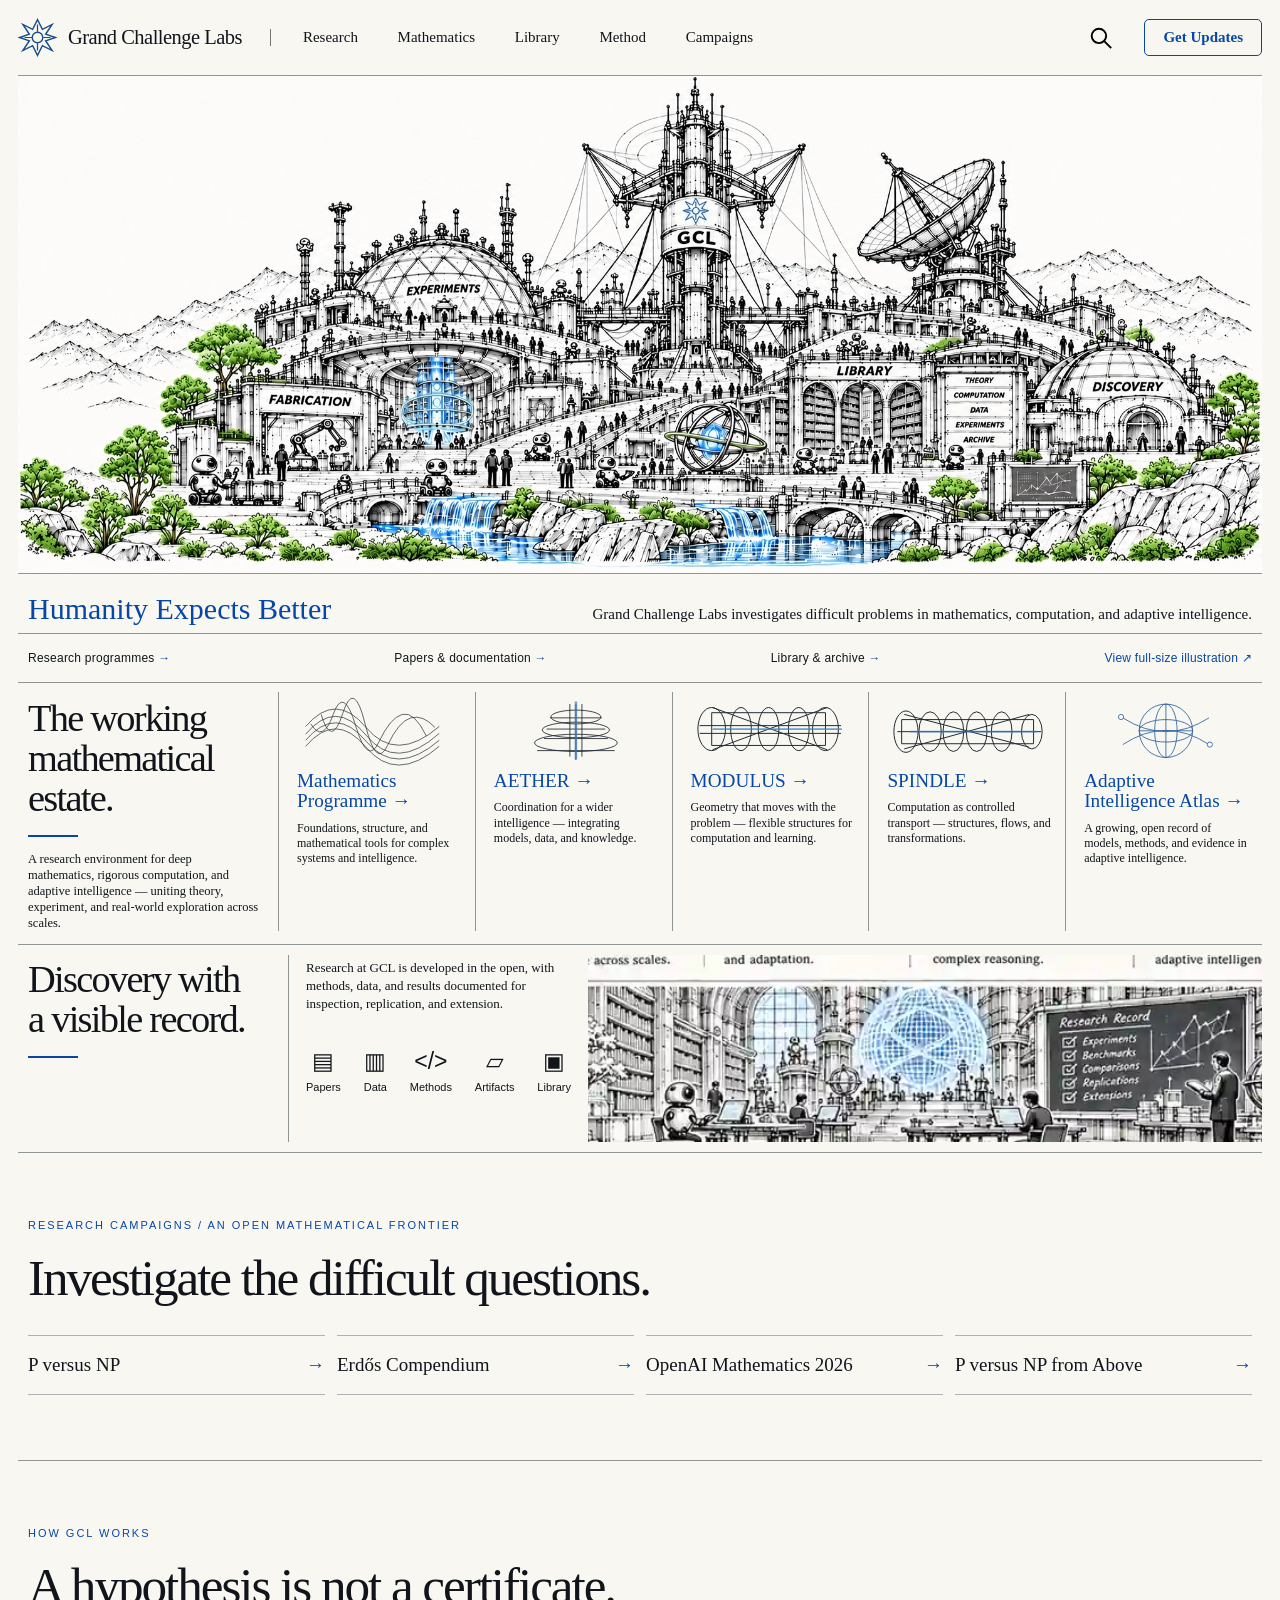
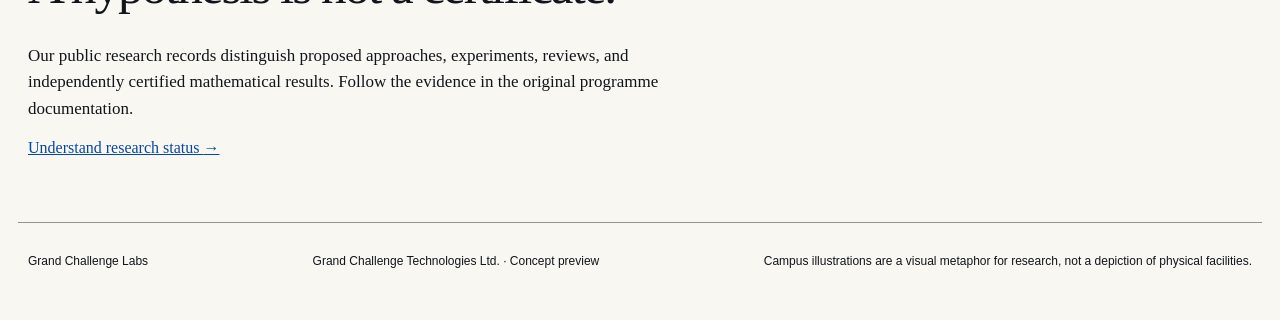
==== commit e2c64eb3: "fix: match tower logo to GCL website star" ====
--- a/index.html
+++ b/index.html
@@ -7,7 +7,7 @@
   <meta name="description" content="Grand Challenge Labs investigates problems in mathematics, computation, and adaptive intelligence. Explore research programmes, documentary records, and working evidence.">
   <title>Grand Challenge Labs · Humanity Expects Better</title>
   
-  <link rel="preload" href="assets/hero-green.webp" as="image" type="image/webp">
+  <link rel="preload" href="assets/hero-gcl-star.webp" as="image" type="image/webp">
   <style>
 :root{--ink:#11151b;--paper:#f8f7f2;--blue:#0647a6;--rule:#8f9495;--sans:Arial,Helvetica,sans-serif}*{box-sizing:border-box}html{scroll-behavior:smooth}body{margin:0;background:var(--paper);color:var(--ink);font-family:Georgia,'Times New Roman',serif}a{color:inherit}a:focus-visible,button:focus-visible,input:focus-visible{outline:3px solid var(--blue);outline-offset:3px}button{font:inherit}.shell{width:min(1440px,calc(100% - 36px));margin-inline:auto}.skip{position:absolute;left:-9999px;z-index:50;background:white;padding:14px}.skip:focus{left:10px;top:10px}.masthead{height:76px;display:flex;align-items:center;border-bottom:1px solid #939393;gap:28px}.identity{display:flex;align-items:center;gap:11px;text-decoration:none;font-size:clamp(17px,1.6vw,23px);white-space:nowrap;letter-spacing:-.025em}.mark{height:39px;width:39px;color:#174d8e}.masthead nav{display:flex;border-left:1px solid #777;padding-left:32px;gap:clamp(18px,3.1vw,51px);flex:1}.masthead nav a{text-decoration:none;font-size:15px;white-space:nowrap}.masthead nav a:hover,.record-links a:hover,.quick-links a:hover{text-decoration:underline;text-decoration-color:var(--blue)}.mast-actions{display:flex;align-items:center;gap:28px}.search-button{background:none;border:0;cursor:pointer;width:31px;height:31px;padding:2px}.search-button svg{width:100%;height:100%}.outline-button{display:inline-flex;justify-content:center;align-items:center;gap:7px;border:1.5px solid var(--blue);border-radius:5px;padding:9px 18px;color:var(--blue);text-decoration:none;white-space:nowrap;background:rgba(248,247,242,.94);font-size:15px;font-weight:bold}.outline-button:hover{background:#e4ebf9}.menu-toggle{display:none}.hero{height:565px;position:relative;overflow:hidden}.hero-art{position:absolute;right:-10px;top:0;width:calc(100% - 190px);height:100%;object-fit:cover;object-position:right center}.hero:after{content:"";position:absolute;left:0;top:0;bottom:0;width:365px;background:linear-gradient(90deg,var(--paper) 0%,rgba(248,247,242,.98) 45%,rgba(248,247,242,.78) 74%,transparent 100%);pointer-events:none}.hero-copy{position:absolute;left:12px;top:13px;z-index:1;width:300px}.hero h1{font-size:clamp(62px,6.8vw,99px);font-weight:400;line-height:.82;letter-spacing:-.075em;margin:0 0 9px}.brand-rule{height:1.5px;background:#111;width:230px;margin:13px 0 8px}.tagline{font-size:23px;line-height:1.1;color:var(--blue);margin:0 0 11px;white-space:nowrap}.lede{font-size:16px;line-height:1.19;max-width:259px;margin:0 0 14px}.hero-cta{font-size:13px;padding:8px 10px}.quick-links{display:grid;gap:14px;margin-top:18px}.quick-links a{display:flex;align-items:center;gap:14px;font-size:12px;text-decoration:none}.quick-icon{font-size:22px;width:22px;line-height:1;text-align:center}.rule{border-top:1px solid var(--rule)}.estate{min-height:219px;display:grid;grid-template-columns:minmax(260px,1.2fr) minmax(0,4.8fr);border-bottom:1px solid var(--rule);padding:9px 0 13px}.estate-intro{padding:7px 19px 0 10px}.estate h2,.record h2{font-size:clamp(31px,3vw,48px);line-height:1.04;font-weight:400;letter-spacing:-.045em;margin:0 0 16px}.blue-rule{display:block;background:var(--blue);width:50px;height:2px;margin:0 0 14px}.estate-intro p{font-size:12.5px;line-height:1.28;max-width:316px;margin:0}.programme-grid{display:grid;grid-template-columns:repeat(5,minmax(0,1fr));min-width:0}.programme{border-left:1px solid var(--rule);text-decoration:none;padding:0 14px 7px 18px;min-width:0;display:flex;flex-direction:column}.programme-graphic{width:100%;height:75px;object-fit:contain;flex:none}.programme h3{font-size:clamp(15px,1.5vw,21px);line-height:1.05;letter-spacing:.002em;color:var(--blue);font-weight:400;margin:4px 0 9px}.programme h3 span{white-space:nowrap}.programme p{font-size:12px;line-height:1.28;margin:0;max-width:190px}.programme:hover h3{text-decoration:underline}.record{min-height:206px;display:grid;grid-template-columns: 270px 300px minmax(0,1fr);border-bottom:1px solid var(--rule);padding:10px 0}.record-title{padding:5px 12px 0 10px}.record-copy{padding:4px 17px;border-left:1px solid var(--rule)}.record-copy p{font-size:13px;line-height:1.38;margin:0}.record-links{display:flex;justify-content:space-between;gap:10px;margin-top:35px}.record-links a{font:11px var(--sans);text-decoration:none;text-align:center;display:grid;gap:9px}.record-links a span{font-size:23px;height:24px}.library-art{display:block;width:100%;height:187px;object-fit:cover;object-position:center}.below,.method{padding:62px 10px 65px;border-bottom:1px solid var(--rule)}.eyebrow{text-transform:uppercase;letter-spacing:.18em;font:11px var(--sans);color:var(--blue)}.below h2,.method h2{font-size:clamp(30px,4vw,58px);font-weight:400;letter-spacing:-.04em;margin:15px 0 28px}.below-links{display:grid;grid-template-columns:repeat(4,1fr);gap:12px}.below-links a{border-top:1px solid #b0b3b4;border-bottom:1px solid #b0b3b4;padding:18px 0;display:flex;align-items:center;justify-content:space-between;gap:12px;font-size:19px;text-decoration:none}.below-links a:hover{color:var(--blue)}.below-links span{color:var(--blue)}.method p{max-width:700px;font-size:17px;line-height:1.55}.method>a{color:var(--blue)}footer{padding:30px 10px 50px;display:flex;flex-wrap:wrap;justify-content:space-between;gap:18px;font:12px/1.4 var(--sans)}dialog{width:min(610px,calc(100vw - 40px));padding:32px;border:1px solid #69717a;background:var(--paper);box-shadow:0 20px 70px #0003}dialog::backdrop{background:#1119}dialog h2{font-size:38px;font-weight:normal}dialog label{display:block;font:13px var(--sans);margin-bottom:9px}dialog input{display:block;width:100%;padding:13px;font:18px var(--sans);background:white;border:1px solid #69717a}dialog .close{float:right;background:none;border:0;font-size:32px;cursor:pointer}#search-results{display:grid;margin-top:22px;gap:7px}#search-results a{text-decoration:none;padding:10px;border-bottom:1px solid #bbb}#search-results a:hover{color:var(--blue)}
 @media(max-width:1180px){.masthead{gap:16px}.masthead nav{gap:16px;padding-left:18px}.mast-actions{gap:9px}.programme{padding-left:10px;padding-right:9px}.estate{grid-template-columns:250px minmax(0,1fr)}.record{grid-template-columns:245px 270px minmax(0,1fr)}}
@@ -80,14 +80,14 @@
 <main id="main" class="shell">
   <section class="hero" id="top" aria-label="Grand Challenge Labs illustrated research campus">
     <h1 class="visually-hidden">Grand Challenge Labs</h1>
-    <img class="hero-art" src="assets/hero-green.webp" width="1984" height="793" alt="An imaginative architectural ink engraving of the Grand Challenge Labs research campus, featuring a central GCL tower, experimental dome, radio telescope, fabrication workshop, library, discovery dome, researchers and small robots. Blue accents highlight the water and scientific apparatus; green accents are confined to trees and foliage." fetchpriority="high" decoding="async">
+    <img class="hero-art" src="assets/hero-gcl-star.webp" width="1984" height="793" alt="An imaginative architectural ink engraving of the Grand Challenge Labs research campus, featuring a central GCL tower, experimental dome, radio telescope, fabrication workshop, library, discovery dome, researchers and small robots. Blue accents highlight the water and scientific apparatus; green accents are confined to trees and foliage." fetchpriority="high" decoding="async">
   </section>
   <div class="hero-introduction" aria-label="Institutional introduction"><p class="hero-motto">Humanity Expects Better</p><p>Grand Challenge Labs investigates difficult problems in mathematics, computation, and adaptive intelligence.</p></div>
   <nav class="hero-links" aria-label="Featured destinations">
     <a href="#research">Research programmes <span aria-hidden="true">→</span></a>
     <a href="https://grandchallenge.github.io/MATH-PROGRAMME/documentaries/">Papers &amp; documentation <span aria-hidden="true">→</span></a>
     <a href="#library">Library &amp; archive <span aria-hidden="true">→</span></a>
-    <a class="view-art" href="assets/hero-green.webp" target="_blank" rel="noopener">View full-size illustration <span aria-hidden="true">↗</span></a>
+    <a class="view-art" href="assets/hero-gcl-star.webp" target="_blank" rel="noopener">View full-size illustration <span aria-hidden="true">↗</span></a>
   </nav>
   <div class="rule"></div>
   <section id="research" class="estate" aria-labelledby="estate-title">
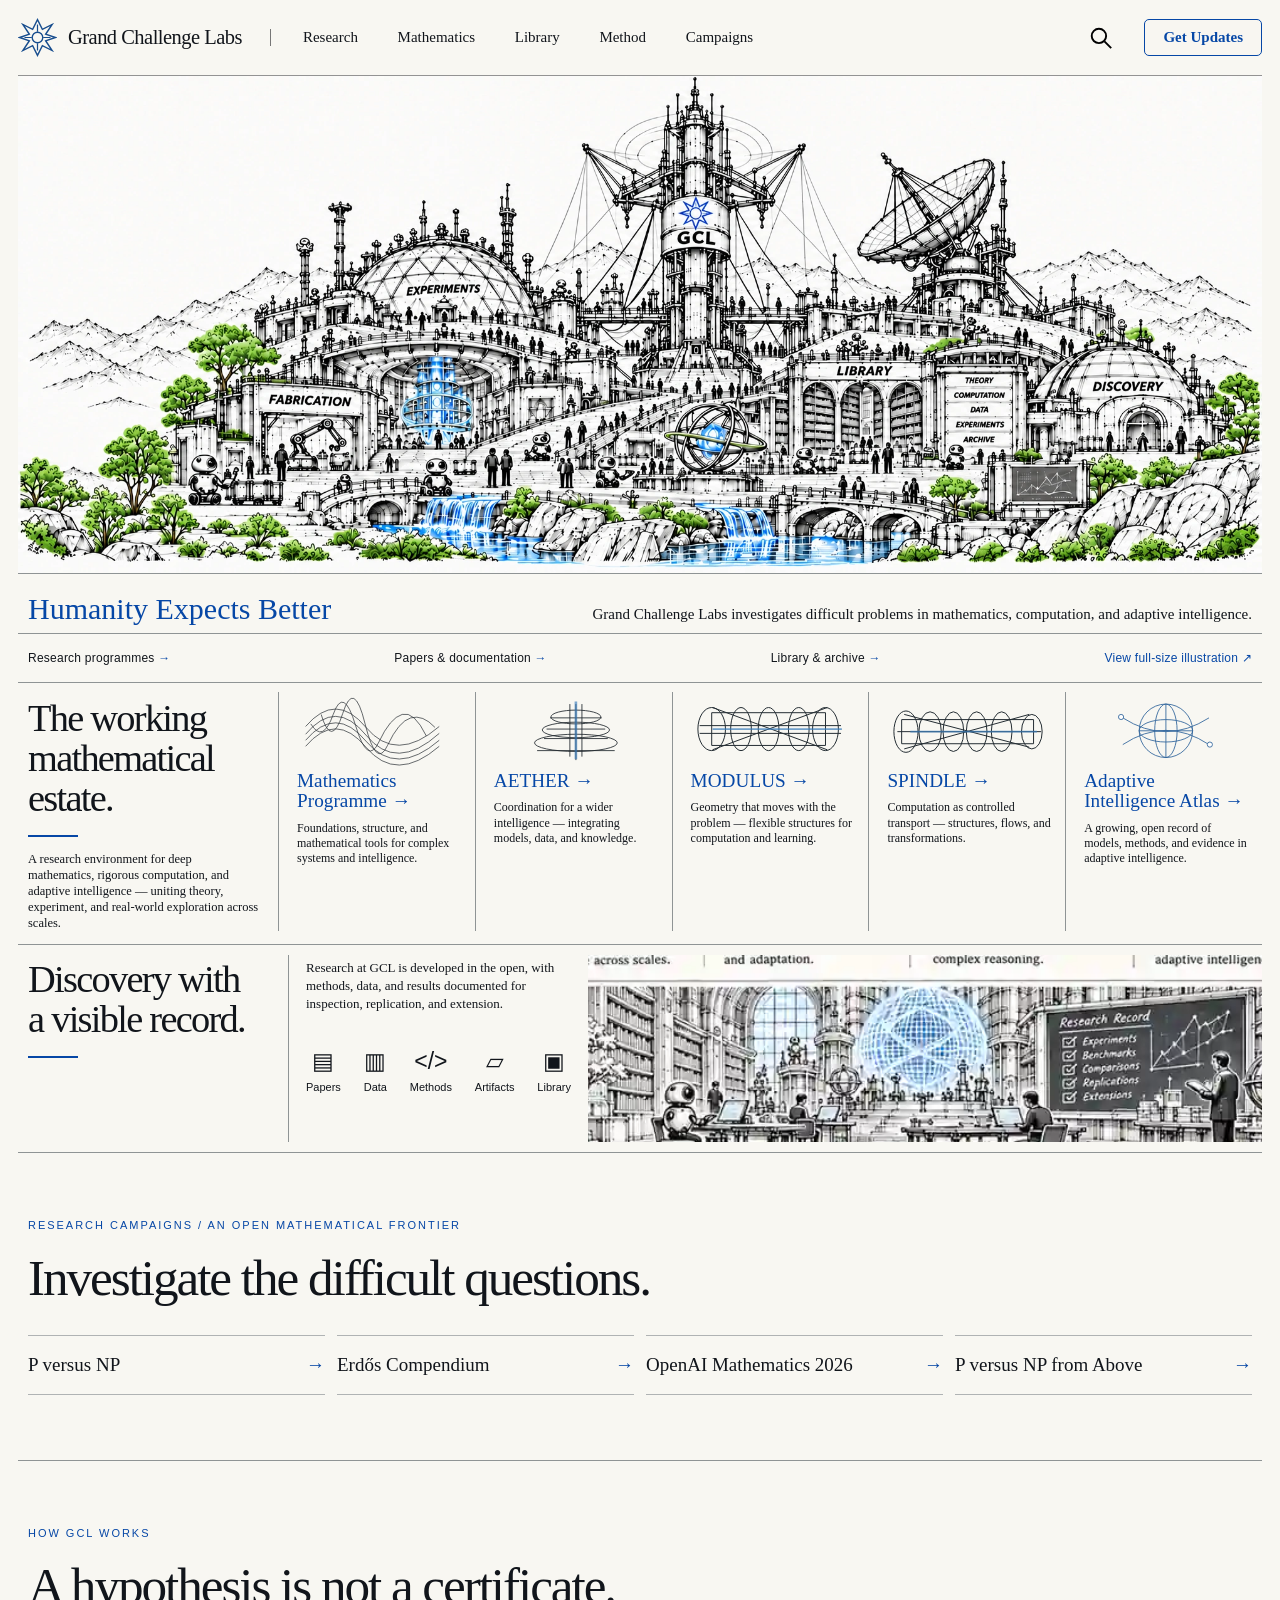
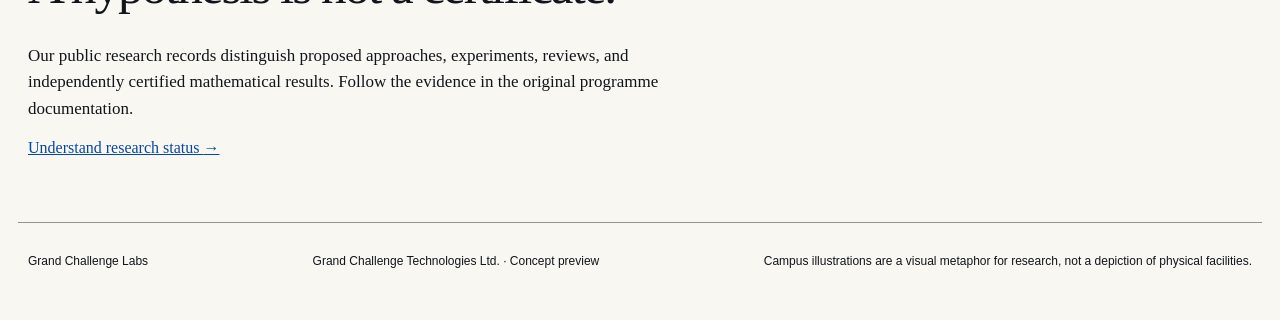
==== commit 61e6ba04: "art: publish approved eight-point-star campus hero without cropping" ====
--- a/index.html
+++ b/index.html
@@ -7,7 +7,7 @@
   <meta name="description" content="Grand Challenge Labs investigates problems in mathematics, computation, and adaptive intelligence. Explore research programmes, documentary records, and working evidence.">
   <title>Grand Challenge Labs · Humanity Expects Better</title>
   
-  <link rel="preload" href="assets/hero-gcl-star.webp" as="image" type="image/webp">
+  <link rel="preload" href="assets/hero-eight-point-approved.webp" as="image" type="image/webp">
   <style>
 :root{--ink:#11151b;--paper:#f8f7f2;--blue:#0647a6;--rule:#8f9495;--sans:Arial,Helvetica,sans-serif}*{box-sizing:border-box}html{scroll-behavior:smooth}body{margin:0;background:var(--paper);color:var(--ink);font-family:Georgia,'Times New Roman',serif}a{color:inherit}a:focus-visible,button:focus-visible,input:focus-visible{outline:3px solid var(--blue);outline-offset:3px}button{font:inherit}.shell{width:min(1440px,calc(100% - 36px));margin-inline:auto}.skip{position:absolute;left:-9999px;z-index:50;background:white;padding:14px}.skip:focus{left:10px;top:10px}.masthead{height:76px;display:flex;align-items:center;border-bottom:1px solid #939393;gap:28px}.identity{display:flex;align-items:center;gap:11px;text-decoration:none;font-size:clamp(17px,1.6vw,23px);white-space:nowrap;letter-spacing:-.025em}.mark{height:39px;width:39px;color:#174d8e}.masthead nav{display:flex;border-left:1px solid #777;padding-left:32px;gap:clamp(18px,3.1vw,51px);flex:1}.masthead nav a{text-decoration:none;font-size:15px;white-space:nowrap}.masthead nav a:hover,.record-links a:hover,.quick-links a:hover{text-decoration:underline;text-decoration-color:var(--blue)}.mast-actions{display:flex;align-items:center;gap:28px}.search-button{background:none;border:0;cursor:pointer;width:31px;height:31px;padding:2px}.search-button svg{width:100%;height:100%}.outline-button{display:inline-flex;justify-content:center;align-items:center;gap:7px;border:1.5px solid var(--blue);border-radius:5px;padding:9px 18px;color:var(--blue);text-decoration:none;white-space:nowrap;background:rgba(248,247,242,.94);font-size:15px;font-weight:bold}.outline-button:hover{background:#e4ebf9}.menu-toggle{display:none}.hero{height:565px;position:relative;overflow:hidden}.hero-art{position:absolute;right:-10px;top:0;width:calc(100% - 190px);height:100%;object-fit:cover;object-position:right center}.hero:after{content:"";position:absolute;left:0;top:0;bottom:0;width:365px;background:linear-gradient(90deg,var(--paper) 0%,rgba(248,247,242,.98) 45%,rgba(248,247,242,.78) 74%,transparent 100%);pointer-events:none}.hero-copy{position:absolute;left:12px;top:13px;z-index:1;width:300px}.hero h1{font-size:clamp(62px,6.8vw,99px);font-weight:400;line-height:.82;letter-spacing:-.075em;margin:0 0 9px}.brand-rule{height:1.5px;background:#111;width:230px;margin:13px 0 8px}.tagline{font-size:23px;line-height:1.1;color:var(--blue);margin:0 0 11px;white-space:nowrap}.lede{font-size:16px;line-height:1.19;max-width:259px;margin:0 0 14px}.hero-cta{font-size:13px;padding:8px 10px}.quick-links{display:grid;gap:14px;margin-top:18px}.quick-links a{display:flex;align-items:center;gap:14px;font-size:12px;text-decoration:none}.quick-icon{font-size:22px;width:22px;line-height:1;text-align:center}.rule{border-top:1px solid var(--rule)}.estate{min-height:219px;display:grid;grid-template-columns:minmax(260px,1.2fr) minmax(0,4.8fr);border-bottom:1px solid var(--rule);padding:9px 0 13px}.estate-intro{padding:7px 19px 0 10px}.estate h2,.record h2{font-size:clamp(31px,3vw,48px);line-height:1.04;font-weight:400;letter-spacing:-.045em;margin:0 0 16px}.blue-rule{display:block;background:var(--blue);width:50px;height:2px;margin:0 0 14px}.estate-intro p{font-size:12.5px;line-height:1.28;max-width:316px;margin:0}.programme-grid{display:grid;grid-template-columns:repeat(5,minmax(0,1fr));min-width:0}.programme{border-left:1px solid var(--rule);text-decoration:none;padding:0 14px 7px 18px;min-width:0;display:flex;flex-direction:column}.programme-graphic{width:100%;height:75px;object-fit:contain;flex:none}.programme h3{font-size:clamp(15px,1.5vw,21px);line-height:1.05;letter-spacing:.002em;color:var(--blue);font-weight:400;margin:4px 0 9px}.programme h3 span{white-space:nowrap}.programme p{font-size:12px;line-height:1.28;margin:0;max-width:190px}.programme:hover h3{text-decoration:underline}.record{min-height:206px;display:grid;grid-template-columns: 270px 300px minmax(0,1fr);border-bottom:1px solid var(--rule);padding:10px 0}.record-title{padding:5px 12px 0 10px}.record-copy{padding:4px 17px;border-left:1px solid var(--rule)}.record-copy p{font-size:13px;line-height:1.38;margin:0}.record-links{display:flex;justify-content:space-between;gap:10px;margin-top:35px}.record-links a{font:11px var(--sans);text-decoration:none;text-align:center;display:grid;gap:9px}.record-links a span{font-size:23px;height:24px}.library-art{display:block;width:100%;height:187px;object-fit:cover;object-position:center}.below,.method{padding:62px 10px 65px;border-bottom:1px solid var(--rule)}.eyebrow{text-transform:uppercase;letter-spacing:.18em;font:11px var(--sans);color:var(--blue)}.below h2,.method h2{font-size:clamp(30px,4vw,58px);font-weight:400;letter-spacing:-.04em;margin:15px 0 28px}.below-links{display:grid;grid-template-columns:repeat(4,1fr);gap:12px}.below-links a{border-top:1px solid #b0b3b4;border-bottom:1px solid #b0b3b4;padding:18px 0;display:flex;align-items:center;justify-content:space-between;gap:12px;font-size:19px;text-decoration:none}.below-links a:hover{color:var(--blue)}.below-links span{color:var(--blue)}.method p{max-width:700px;font-size:17px;line-height:1.55}.method>a{color:var(--blue)}footer{padding:30px 10px 50px;display:flex;flex-wrap:wrap;justify-content:space-between;gap:18px;font:12px/1.4 var(--sans)}dialog{width:min(610px,calc(100vw - 40px));padding:32px;border:1px solid #69717a;background:var(--paper);box-shadow:0 20px 70px #0003}dialog::backdrop{background:#1119}dialog h2{font-size:38px;font-weight:normal}dialog label{display:block;font:13px var(--sans);margin-bottom:9px}dialog input{display:block;width:100%;padding:13px;font:18px var(--sans);background:white;border:1px solid #69717a}dialog .close{float:right;background:none;border:0;font-size:32px;cursor:pointer}#search-results{display:grid;margin-top:22px;gap:7px}#search-results a{text-decoration:none;padding:10px;border-bottom:1px solid #bbb}#search-results a:hover{color:var(--blue)}
 @media(max-width:1180px){.masthead{gap:16px}.masthead nav{gap:16px;padding-left:18px}.mast-actions{gap:9px}.programme{padding-left:10px;padding-right:9px}.estate{grid-template-columns:250px minmax(0,1fr)}.record{grid-template-columns:245px 270px minmax(0,1fr)}}
@@ -80,14 +80,14 @@
 <main id="main" class="shell">
   <section class="hero" id="top" aria-label="Grand Challenge Labs illustrated research campus">
     <h1 class="visually-hidden">Grand Challenge Labs</h1>
-    <img class="hero-art" src="assets/hero-gcl-star.webp" width="1984" height="793" alt="An imaginative architectural ink engraving of the Grand Challenge Labs research campus, featuring a central GCL tower, experimental dome, radio telescope, fabrication workshop, library, discovery dome, researchers and small robots. Blue accents highlight the water and scientific apparatus; green accents are confined to trees and foliage." fetchpriority="high" decoding="async">
+    <img class="hero-art" src="assets/hero-eight-point-approved.webp" width="1984" height="793" alt="An imaginative architectural ink engraving of the Grand Challenge Labs research campus, featuring a central GCL tower, experimental dome, radio telescope, fabrication workshop, library, discovery dome, researchers and small robots. Blue accents highlight the water and scientific apparatus; green accents are confined to trees and foliage." fetchpriority="high" decoding="async">
   </section>
   <div class="hero-introduction" aria-label="Institutional introduction"><p class="hero-motto">Humanity Expects Better</p><p>Grand Challenge Labs investigates difficult problems in mathematics, computation, and adaptive intelligence.</p></div>
   <nav class="hero-links" aria-label="Featured destinations">
     <a href="#research">Research programmes <span aria-hidden="true">→</span></a>
     <a href="https://grandchallenge.github.io/MATH-PROGRAMME/documentaries/">Papers &amp; documentation <span aria-hidden="true">→</span></a>
     <a href="#library">Library &amp; archive <span aria-hidden="true">→</span></a>
-    <a class="view-art" href="assets/hero-gcl-star.webp" target="_blank" rel="noopener">View full-size illustration <span aria-hidden="true">↗</span></a>
+    <a class="view-art" href="assets/hero-eight-point-approved.webp" target="_blank" rel="noopener">View full-size illustration <span aria-hidden="true">↗</span></a>
   </nav>
   <div class="rule"></div>
   <section id="research" class="estate" aria-labelledby="estate-title">
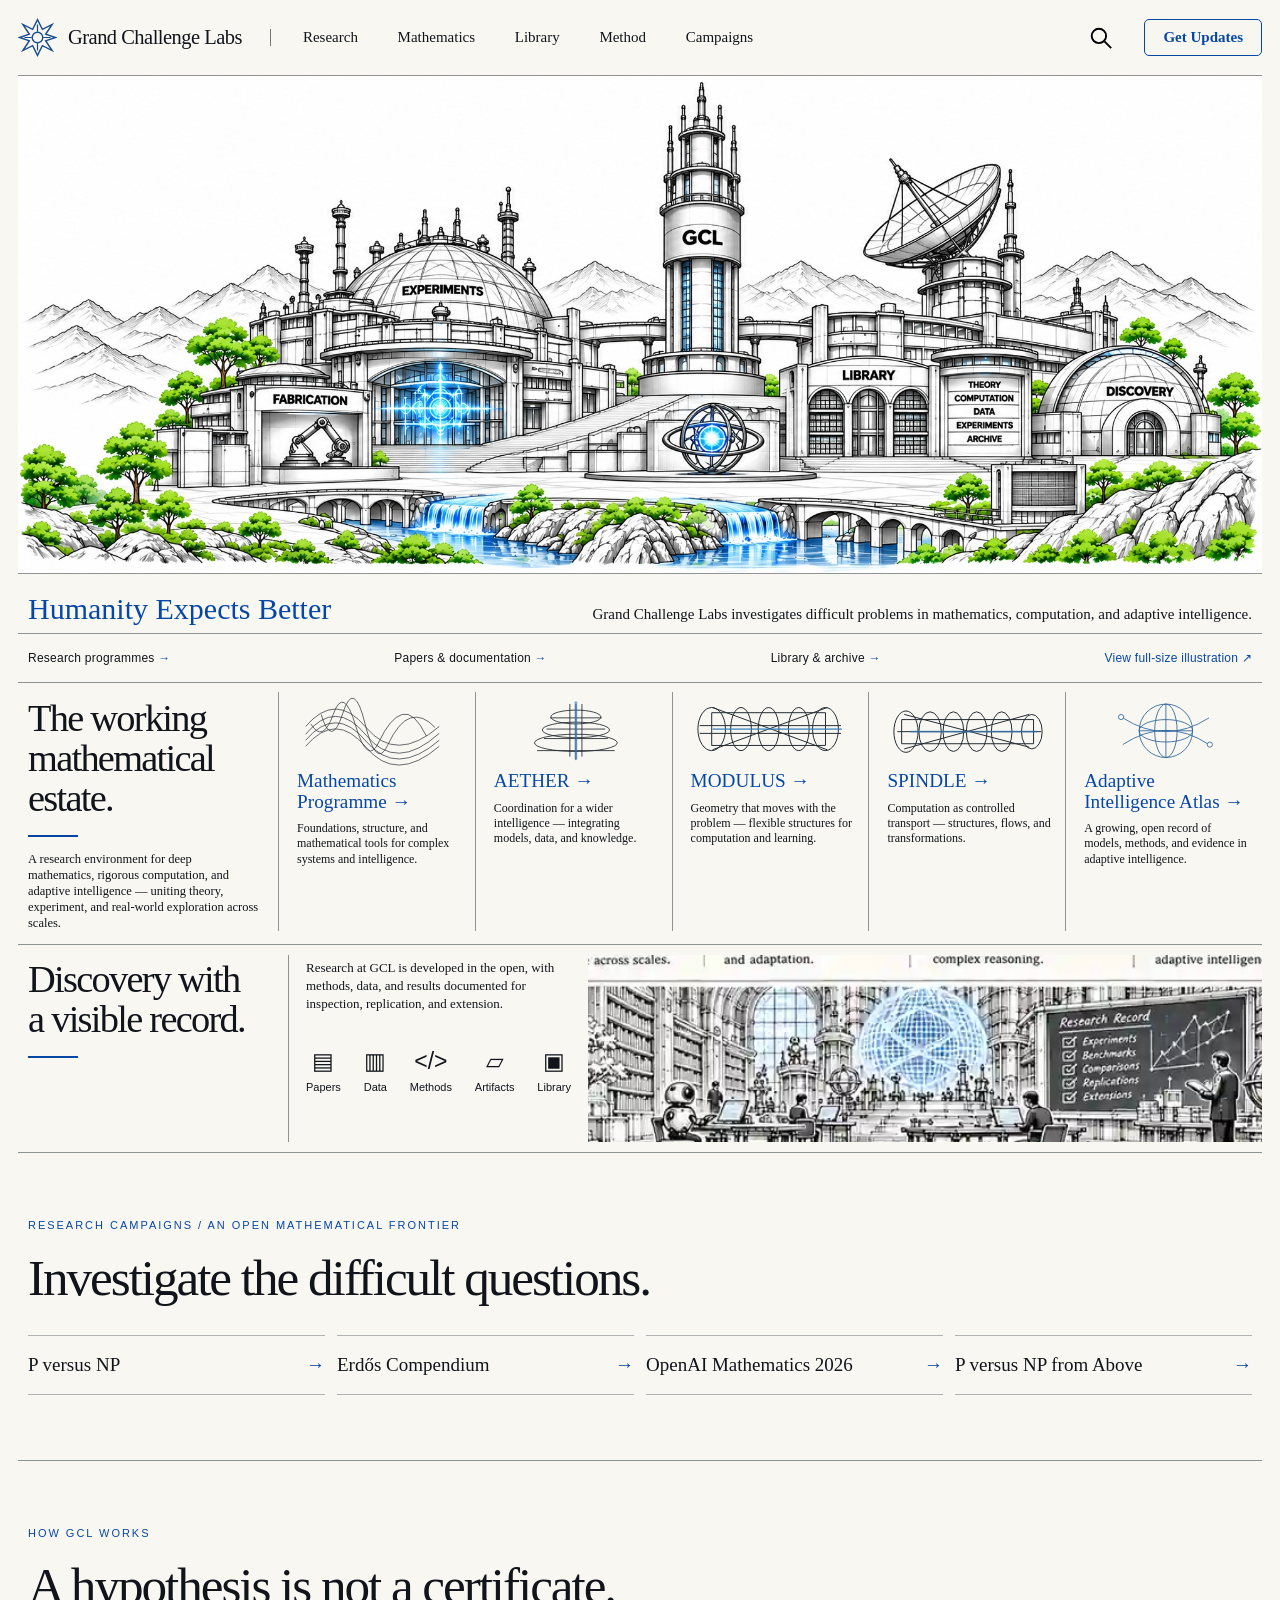
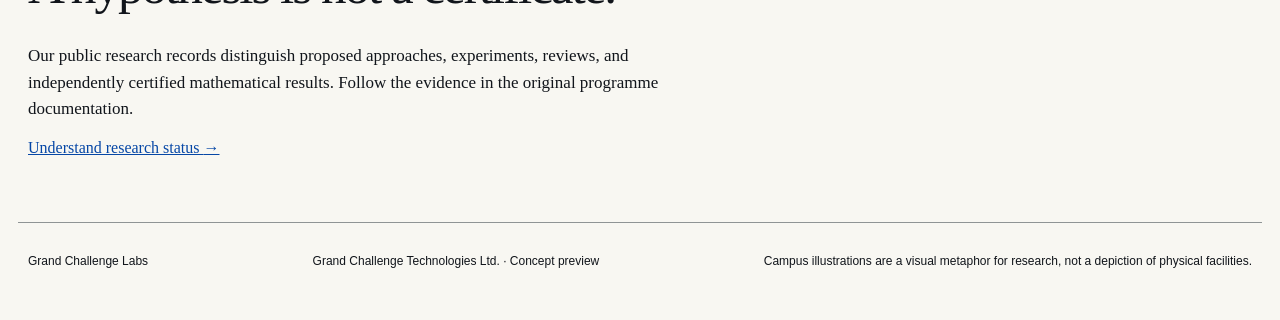
==== commit 1a0cbaab: "site: ship refined cable-free GCL campus illustration" ====
--- a/index.html
+++ b/index.html
@@ -7,7 +7,7 @@
   <meta name="description" content="Grand Challenge Labs investigates problems in mathematics, computation, and adaptive intelligence. Explore research programmes, documentary records, and working evidence.">
   <title>Grand Challenge Labs · Humanity Expects Better</title>
   
-  <link rel="preload" href="assets/hero-eight-point-approved.webp" as="image" type="image/webp">
+  <link rel="preload" href="assets/hero-polished-no-wiring.webp" as="image" type="image/webp">
   <style>
 :root{--ink:#11151b;--paper:#f8f7f2;--blue:#0647a6;--rule:#8f9495;--sans:Arial,Helvetica,sans-serif}*{box-sizing:border-box}html{scroll-behavior:smooth}body{margin:0;background:var(--paper);color:var(--ink);font-family:Georgia,'Times New Roman',serif}a{color:inherit}a:focus-visible,button:focus-visible,input:focus-visible{outline:3px solid var(--blue);outline-offset:3px}button{font:inherit}.shell{width:min(1440px,calc(100% - 36px));margin-inline:auto}.skip{position:absolute;left:-9999px;z-index:50;background:white;padding:14px}.skip:focus{left:10px;top:10px}.masthead{height:76px;display:flex;align-items:center;border-bottom:1px solid #939393;gap:28px}.identity{display:flex;align-items:center;gap:11px;text-decoration:none;font-size:clamp(17px,1.6vw,23px);white-space:nowrap;letter-spacing:-.025em}.mark{height:39px;width:39px;color:#174d8e}.masthead nav{display:flex;border-left:1px solid #777;padding-left:32px;gap:clamp(18px,3.1vw,51px);flex:1}.masthead nav a{text-decoration:none;font-size:15px;white-space:nowrap}.masthead nav a:hover,.record-links a:hover,.quick-links a:hover{text-decoration:underline;text-decoration-color:var(--blue)}.mast-actions{display:flex;align-items:center;gap:28px}.search-button{background:none;border:0;cursor:pointer;width:31px;height:31px;padding:2px}.search-button svg{width:100%;height:100%}.outline-button{display:inline-flex;justify-content:center;align-items:center;gap:7px;border:1.5px solid var(--blue);border-radius:5px;padding:9px 18px;color:var(--blue);text-decoration:none;white-space:nowrap;background:rgba(248,247,242,.94);font-size:15px;font-weight:bold}.outline-button:hover{background:#e4ebf9}.menu-toggle{display:none}.hero{height:565px;position:relative;overflow:hidden}.hero-art{position:absolute;right:-10px;top:0;width:calc(100% - 190px);height:100%;object-fit:cover;object-position:right center}.hero:after{content:"";position:absolute;left:0;top:0;bottom:0;width:365px;background:linear-gradient(90deg,var(--paper) 0%,rgba(248,247,242,.98) 45%,rgba(248,247,242,.78) 74%,transparent 100%);pointer-events:none}.hero-copy{position:absolute;left:12px;top:13px;z-index:1;width:300px}.hero h1{font-size:clamp(62px,6.8vw,99px);font-weight:400;line-height:.82;letter-spacing:-.075em;margin:0 0 9px}.brand-rule{height:1.5px;background:#111;width:230px;margin:13px 0 8px}.tagline{font-size:23px;line-height:1.1;color:var(--blue);margin:0 0 11px;white-space:nowrap}.lede{font-size:16px;line-height:1.19;max-width:259px;margin:0 0 14px}.hero-cta{font-size:13px;padding:8px 10px}.quick-links{display:grid;gap:14px;margin-top:18px}.quick-links a{display:flex;align-items:center;gap:14px;font-size:12px;text-decoration:none}.quick-icon{font-size:22px;width:22px;line-height:1;text-align:center}.rule{border-top:1px solid var(--rule)}.estate{min-height:219px;display:grid;grid-template-columns:minmax(260px,1.2fr) minmax(0,4.8fr);border-bottom:1px solid var(--rule);padding:9px 0 13px}.estate-intro{padding:7px 19px 0 10px}.estate h2,.record h2{font-size:clamp(31px,3vw,48px);line-height:1.04;font-weight:400;letter-spacing:-.045em;margin:0 0 16px}.blue-rule{display:block;background:var(--blue);width:50px;height:2px;margin:0 0 14px}.estate-intro p{font-size:12.5px;line-height:1.28;max-width:316px;margin:0}.programme-grid{display:grid;grid-template-columns:repeat(5,minmax(0,1fr));min-width:0}.programme{border-left:1px solid var(--rule);text-decoration:none;padding:0 14px 7px 18px;min-width:0;display:flex;flex-direction:column}.programme-graphic{width:100%;height:75px;object-fit:contain;flex:none}.programme h3{font-size:clamp(15px,1.5vw,21px);line-height:1.05;letter-spacing:.002em;color:var(--blue);font-weight:400;margin:4px 0 9px}.programme h3 span{white-space:nowrap}.programme p{font-size:12px;line-height:1.28;margin:0;max-width:190px}.programme:hover h3{text-decoration:underline}.record{min-height:206px;display:grid;grid-template-columns: 270px 300px minmax(0,1fr);border-bottom:1px solid var(--rule);padding:10px 0}.record-title{padding:5px 12px 0 10px}.record-copy{padding:4px 17px;border-left:1px solid var(--rule)}.record-copy p{font-size:13px;line-height:1.38;margin:0}.record-links{display:flex;justify-content:space-between;gap:10px;margin-top:35px}.record-links a{font:11px var(--sans);text-decoration:none;text-align:center;display:grid;gap:9px}.record-links a span{font-size:23px;height:24px}.library-art{display:block;width:100%;height:187px;object-fit:cover;object-position:center}.below,.method{padding:62px 10px 65px;border-bottom:1px solid var(--rule)}.eyebrow{text-transform:uppercase;letter-spacing:.18em;font:11px var(--sans);color:var(--blue)}.below h2,.method h2{font-size:clamp(30px,4vw,58px);font-weight:400;letter-spacing:-.04em;margin:15px 0 28px}.below-links{display:grid;grid-template-columns:repeat(4,1fr);gap:12px}.below-links a{border-top:1px solid #b0b3b4;border-bottom:1px solid #b0b3b4;padding:18px 0;display:flex;align-items:center;justify-content:space-between;gap:12px;font-size:19px;text-decoration:none}.below-links a:hover{color:var(--blue)}.below-links span{color:var(--blue)}.method p{max-width:700px;font-size:17px;line-height:1.55}.method>a{color:var(--blue)}footer{padding:30px 10px 50px;display:flex;flex-wrap:wrap;justify-content:space-between;gap:18px;font:12px/1.4 var(--sans)}dialog{width:min(610px,calc(100vw - 40px));padding:32px;border:1px solid #69717a;background:var(--paper);box-shadow:0 20px 70px #0003}dialog::backdrop{background:#1119}dialog h2{font-size:38px;font-weight:normal}dialog label{display:block;font:13px var(--sans);margin-bottom:9px}dialog input{display:block;width:100%;padding:13px;font:18px var(--sans);background:white;border:1px solid #69717a}dialog .close{float:right;background:none;border:0;font-size:32px;cursor:pointer}#search-results{display:grid;margin-top:22px;gap:7px}#search-results a{text-decoration:none;padding:10px;border-bottom:1px solid #bbb}#search-results a:hover{color:var(--blue)}
 @media(max-width:1180px){.masthead{gap:16px}.masthead nav{gap:16px;padding-left:18px}.mast-actions{gap:9px}.programme{padding-left:10px;padding-right:9px}.estate{grid-template-columns:250px minmax(0,1fr)}.record{grid-template-columns:245px 270px minmax(0,1fr)}}
@@ -80,14 +80,14 @@
 <main id="main" class="shell">
   <section class="hero" id="top" aria-label="Grand Challenge Labs illustrated research campus">
     <h1 class="visually-hidden">Grand Challenge Labs</h1>
-    <img class="hero-art" src="assets/hero-eight-point-approved.webp" width="1984" height="793" alt="An imaginative architectural ink engraving of the Grand Challenge Labs research campus, featuring a central GCL tower, experimental dome, radio telescope, fabrication workshop, library, discovery dome, researchers and small robots. Blue accents highlight the water and scientific apparatus; green accents are confined to trees and foliage." fetchpriority="high" decoding="async">
+    <img class="hero-art" src="assets/hero-polished-no-wiring.webp" width="1983" height="793" alt="Architectural ink engraving of a calmer Grand Challenge Labs campus featuring a clean cylindrical GCL tower without surrounding cables, experimental dome, fabrication hall, library, satellite dish and discovery dome. Green foliage and blue water and experimental lighting provide restrained color accents." fetchpriority="high" decoding="async">
   </section>
   <div class="hero-introduction" aria-label="Institutional introduction"><p class="hero-motto">Humanity Expects Better</p><p>Grand Challenge Labs investigates difficult problems in mathematics, computation, and adaptive intelligence.</p></div>
   <nav class="hero-links" aria-label="Featured destinations">
     <a href="#research">Research programmes <span aria-hidden="true">→</span></a>
     <a href="https://grandchallenge.github.io/MATH-PROGRAMME/documentaries/">Papers &amp; documentation <span aria-hidden="true">→</span></a>
     <a href="#library">Library &amp; archive <span aria-hidden="true">→</span></a>
-    <a class="view-art" href="assets/hero-eight-point-approved.webp" target="_blank" rel="noopener">View full-size illustration <span aria-hidden="true">↗</span></a>
+    <a class="view-art" href="assets/hero-polished-no-wiring.webp" target="_blank" rel="noopener">View full-size illustration <span aria-hidden="true">↗</span></a>
   </nav>
   <div class="rule"></div>
   <section id="research" class="estate" aria-labelledby="estate-title">
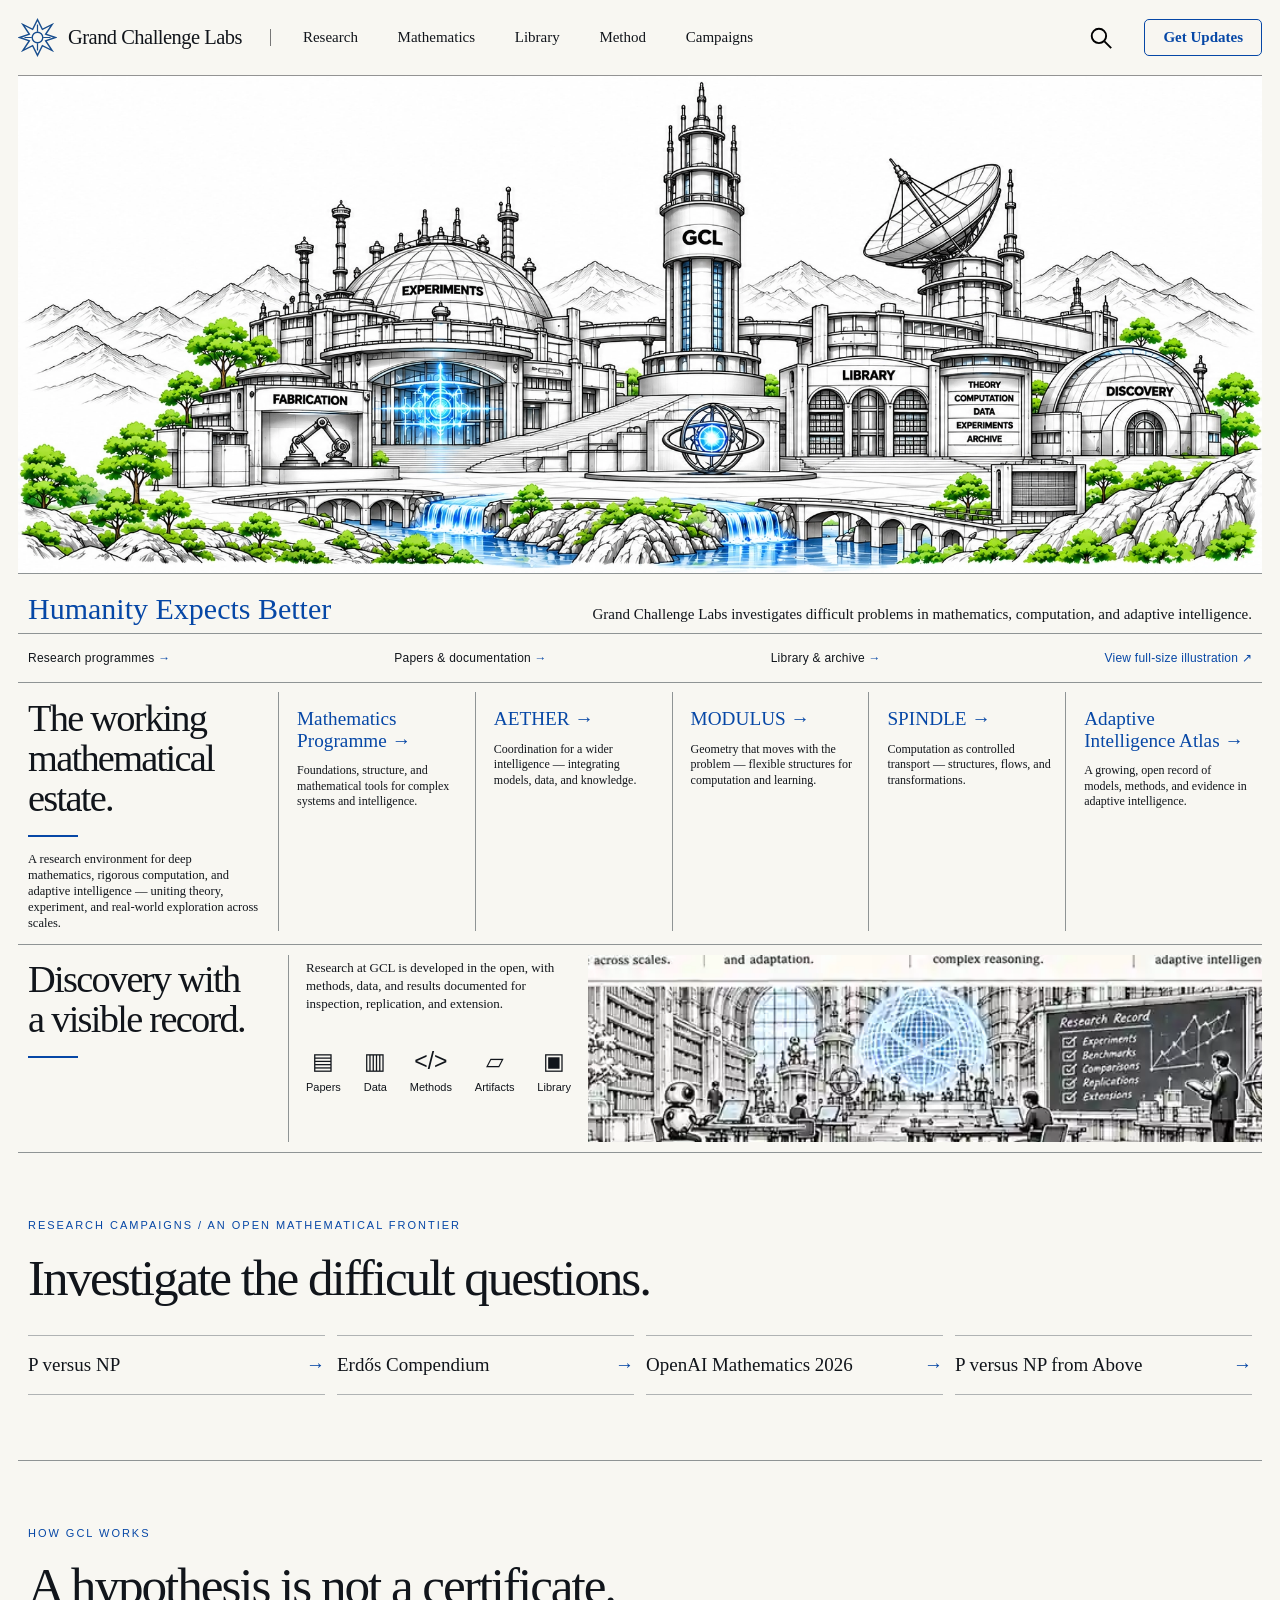
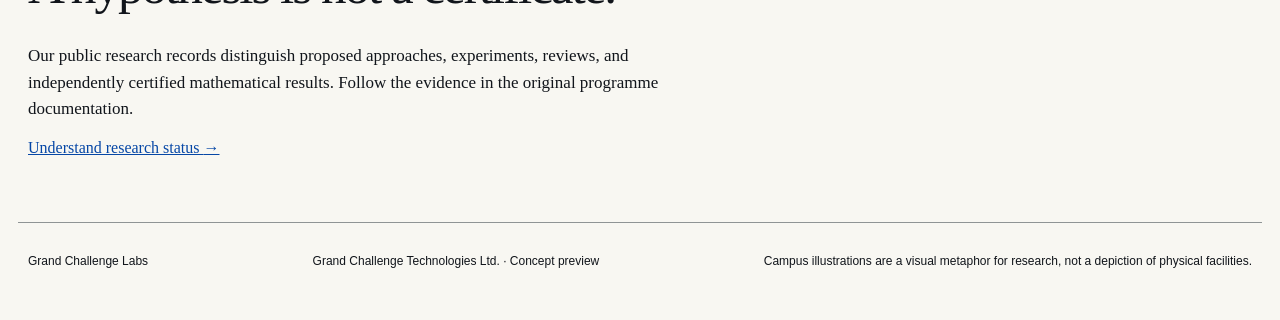
==== commit 0b4aaf14: "design: simplify programme gateways to text-only editorial columns" ====
--- a/index.html
+++ b/index.html
@@ -9,7 +9,7 @@
   
   <link rel="preload" href="assets/hero-polished-no-wiring.webp" as="image" type="image/webp">
   <style>
-:root{--ink:#11151b;--paper:#f8f7f2;--blue:#0647a6;--rule:#8f9495;--sans:Arial,Helvetica,sans-serif}*{box-sizing:border-box}html{scroll-behavior:smooth}body{margin:0;background:var(--paper);color:var(--ink);font-family:Georgia,'Times New Roman',serif}a{color:inherit}a:focus-visible,button:focus-visible,input:focus-visible{outline:3px solid var(--blue);outline-offset:3px}button{font:inherit}.shell{width:min(1440px,calc(100% - 36px));margin-inline:auto}.skip{position:absolute;left:-9999px;z-index:50;background:white;padding:14px}.skip:focus{left:10px;top:10px}.masthead{height:76px;display:flex;align-items:center;border-bottom:1px solid #939393;gap:28px}.identity{display:flex;align-items:center;gap:11px;text-decoration:none;font-size:clamp(17px,1.6vw,23px);white-space:nowrap;letter-spacing:-.025em}.mark{height:39px;width:39px;color:#174d8e}.masthead nav{display:flex;border-left:1px solid #777;padding-left:32px;gap:clamp(18px,3.1vw,51px);flex:1}.masthead nav a{text-decoration:none;font-size:15px;white-space:nowrap}.masthead nav a:hover,.record-links a:hover,.quick-links a:hover{text-decoration:underline;text-decoration-color:var(--blue)}.mast-actions{display:flex;align-items:center;gap:28px}.search-button{background:none;border:0;cursor:pointer;width:31px;height:31px;padding:2px}.search-button svg{width:100%;height:100%}.outline-button{display:inline-flex;justify-content:center;align-items:center;gap:7px;border:1.5px solid var(--blue);border-radius:5px;padding:9px 18px;color:var(--blue);text-decoration:none;white-space:nowrap;background:rgba(248,247,242,.94);font-size:15px;font-weight:bold}.outline-button:hover{background:#e4ebf9}.menu-toggle{display:none}.hero{height:565px;position:relative;overflow:hidden}.hero-art{position:absolute;right:-10px;top:0;width:calc(100% - 190px);height:100%;object-fit:cover;object-position:right center}.hero:after{content:"";position:absolute;left:0;top:0;bottom:0;width:365px;background:linear-gradient(90deg,var(--paper) 0%,rgba(248,247,242,.98) 45%,rgba(248,247,242,.78) 74%,transparent 100%);pointer-events:none}.hero-copy{position:absolute;left:12px;top:13px;z-index:1;width:300px}.hero h1{font-size:clamp(62px,6.8vw,99px);font-weight:400;line-height:.82;letter-spacing:-.075em;margin:0 0 9px}.brand-rule{height:1.5px;background:#111;width:230px;margin:13px 0 8px}.tagline{font-size:23px;line-height:1.1;color:var(--blue);margin:0 0 11px;white-space:nowrap}.lede{font-size:16px;line-height:1.19;max-width:259px;margin:0 0 14px}.hero-cta{font-size:13px;padding:8px 10px}.quick-links{display:grid;gap:14px;margin-top:18px}.quick-links a{display:flex;align-items:center;gap:14px;font-size:12px;text-decoration:none}.quick-icon{font-size:22px;width:22px;line-height:1;text-align:center}.rule{border-top:1px solid var(--rule)}.estate{min-height:219px;display:grid;grid-template-columns:minmax(260px,1.2fr) minmax(0,4.8fr);border-bottom:1px solid var(--rule);padding:9px 0 13px}.estate-intro{padding:7px 19px 0 10px}.estate h2,.record h2{font-size:clamp(31px,3vw,48px);line-height:1.04;font-weight:400;letter-spacing:-.045em;margin:0 0 16px}.blue-rule{display:block;background:var(--blue);width:50px;height:2px;margin:0 0 14px}.estate-intro p{font-size:12.5px;line-height:1.28;max-width:316px;margin:0}.programme-grid{display:grid;grid-template-columns:repeat(5,minmax(0,1fr));min-width:0}.programme{border-left:1px solid var(--rule);text-decoration:none;padding:0 14px 7px 18px;min-width:0;display:flex;flex-direction:column}.programme-graphic{width:100%;height:75px;object-fit:contain;flex:none}.programme h3{font-size:clamp(15px,1.5vw,21px);line-height:1.05;letter-spacing:.002em;color:var(--blue);font-weight:400;margin:4px 0 9px}.programme h3 span{white-space:nowrap}.programme p{font-size:12px;line-height:1.28;margin:0;max-width:190px}.programme:hover h3{text-decoration:underline}.record{min-height:206px;display:grid;grid-template-columns: 270px 300px minmax(0,1fr);border-bottom:1px solid var(--rule);padding:10px 0}.record-title{padding:5px 12px 0 10px}.record-copy{padding:4px 17px;border-left:1px solid var(--rule)}.record-copy p{font-size:13px;line-height:1.38;margin:0}.record-links{display:flex;justify-content:space-between;gap:10px;margin-top:35px}.record-links a{font:11px var(--sans);text-decoration:none;text-align:center;display:grid;gap:9px}.record-links a span{font-size:23px;height:24px}.library-art{display:block;width:100%;height:187px;object-fit:cover;object-position:center}.below,.method{padding:62px 10px 65px;border-bottom:1px solid var(--rule)}.eyebrow{text-transform:uppercase;letter-spacing:.18em;font:11px var(--sans);color:var(--blue)}.below h2,.method h2{font-size:clamp(30px,4vw,58px);font-weight:400;letter-spacing:-.04em;margin:15px 0 28px}.below-links{display:grid;grid-template-columns:repeat(4,1fr);gap:12px}.below-links a{border-top:1px solid #b0b3b4;border-bottom:1px solid #b0b3b4;padding:18px 0;display:flex;align-items:center;justify-content:space-between;gap:12px;font-size:19px;text-decoration:none}.below-links a:hover{color:var(--blue)}.below-links span{color:var(--blue)}.method p{max-width:700px;font-size:17px;line-height:1.55}.method>a{color:var(--blue)}footer{padding:30px 10px 50px;display:flex;flex-wrap:wrap;justify-content:space-between;gap:18px;font:12px/1.4 var(--sans)}dialog{width:min(610px,calc(100vw - 40px));padding:32px;border:1px solid #69717a;background:var(--paper);box-shadow:0 20px 70px #0003}dialog::backdrop{background:#1119}dialog h2{font-size:38px;font-weight:normal}dialog label{display:block;font:13px var(--sans);margin-bottom:9px}dialog input{display:block;width:100%;padding:13px;font:18px var(--sans);background:white;border:1px solid #69717a}dialog .close{float:right;background:none;border:0;font-size:32px;cursor:pointer}#search-results{display:grid;margin-top:22px;gap:7px}#search-results a{text-decoration:none;padding:10px;border-bottom:1px solid #bbb}#search-results a:hover{color:var(--blue)}
+:root{--ink:#11151b;--paper:#f8f7f2;--blue:#0647a6;--rule:#8f9495;--sans:Arial,Helvetica,sans-serif}*{box-sizing:border-box}html{scroll-behavior:smooth}body{margin:0;background:var(--paper);color:var(--ink);font-family:Georgia,'Times New Roman',serif}a{color:inherit}a:focus-visible,button:focus-visible,input:focus-visible{outline:3px solid var(--blue);outline-offset:3px}button{font:inherit}.shell{width:min(1440px,calc(100% - 36px));margin-inline:auto}.skip{position:absolute;left:-9999px;z-index:50;background:white;padding:14px}.skip:focus{left:10px;top:10px}.masthead{height:76px;display:flex;align-items:center;border-bottom:1px solid #939393;gap:28px}.identity{display:flex;align-items:center;gap:11px;text-decoration:none;font-size:clamp(17px,1.6vw,23px);white-space:nowrap;letter-spacing:-.025em}.mark{height:39px;width:39px;color:#174d8e}.masthead nav{display:flex;border-left:1px solid #777;padding-left:32px;gap:clamp(18px,3.1vw,51px);flex:1}.masthead nav a{text-decoration:none;font-size:15px;white-space:nowrap}.masthead nav a:hover,.record-links a:hover,.quick-links a:hover{text-decoration:underline;text-decoration-color:var(--blue)}.mast-actions{display:flex;align-items:center;gap:28px}.search-button{background:none;border:0;cursor:pointer;width:31px;height:31px;padding:2px}.search-button svg{width:100%;height:100%}.outline-button{display:inline-flex;justify-content:center;align-items:center;gap:7px;border:1.5px solid var(--blue);border-radius:5px;padding:9px 18px;color:var(--blue);text-decoration:none;white-space:nowrap;background:rgba(248,247,242,.94);font-size:15px;font-weight:bold}.outline-button:hover{background:#e4ebf9}.menu-toggle{display:none}.hero{height:565px;position:relative;overflow:hidden}.hero-art{position:absolute;right:-10px;top:0;width:calc(100% - 190px);height:100%;object-fit:cover;object-position:right center}.hero:after{content:"";position:absolute;left:0;top:0;bottom:0;width:365px;background:linear-gradient(90deg,var(--paper) 0%,rgba(248,247,242,.98) 45%,rgba(248,247,242,.78) 74%,transparent 100%);pointer-events:none}.hero-copy{position:absolute;left:12px;top:13px;z-index:1;width:300px}.hero h1{font-size:clamp(62px,6.8vw,99px);font-weight:400;line-height:.82;letter-spacing:-.075em;margin:0 0 9px}.brand-rule{height:1.5px;background:#111;width:230px;margin:13px 0 8px}.tagline{font-size:23px;line-height:1.1;color:var(--blue);margin:0 0 11px;white-space:nowrap}.lede{font-size:16px;line-height:1.19;max-width:259px;margin:0 0 14px}.hero-cta{font-size:13px;padding:8px 10px}.quick-links{display:grid;gap:14px;margin-top:18px}.quick-links a{display:flex;align-items:center;gap:14px;font-size:12px;text-decoration:none}.quick-icon{font-size:22px;width:22px;line-height:1;text-align:center}.rule{border-top:1px solid var(--rule)}.estate{min-height:0;display:grid;grid-template-columns:minmax(260px,1.2fr) minmax(0,4.8fr);border-bottom:1px solid var(--rule);padding:9px 0 13px}.estate-intro{padding:7px 19px 0 10px}.estate h2,.record h2{font-size:clamp(31px,3vw,48px);line-height:1.04;font-weight:400;letter-spacing:-.045em;margin:0 0 16px}.blue-rule{display:block;background:var(--blue);width:50px;height:2px;margin:0 0 14px}.estate-intro p{font-size:12.5px;line-height:1.28;max-width:316px;margin:0}.programme-grid{display:grid;grid-template-columns:repeat(5,minmax(0,1fr));min-width:0}.programme{border-left:1px solid var(--rule);text-decoration:none;padding:16px 14px 18px 18px;min-width:0;display:flex;flex-direction:column}.programme h3{font-size:clamp(17px,1.5vw,21px);line-height:1.12;letter-spacing:.002em;color:var(--blue);font-weight:400;margin:0 0 12px}.programme h3 span{white-space:nowrap}.programme p{font-size:12px;line-height:1.28;margin:0;max-width:190px}.programme:hover h3{text-decoration:underline}.record{min-height:206px;display:grid;grid-template-columns: 270px 300px minmax(0,1fr);border-bottom:1px solid var(--rule);padding:10px 0}.record-title{padding:5px 12px 0 10px}.record-copy{padding:4px 17px;border-left:1px solid var(--rule)}.record-copy p{font-size:13px;line-height:1.38;margin:0}.record-links{display:flex;justify-content:space-between;gap:10px;margin-top:35px}.record-links a{font:11px var(--sans);text-decoration:none;text-align:center;display:grid;gap:9px}.record-links a span{font-size:23px;height:24px}.library-art{display:block;width:100%;height:187px;object-fit:cover;object-position:center}.below,.method{padding:62px 10px 65px;border-bottom:1px solid var(--rule)}.eyebrow{text-transform:uppercase;letter-spacing:.18em;font:11px var(--sans);color:var(--blue)}.below h2,.method h2{font-size:clamp(30px,4vw,58px);font-weight:400;letter-spacing:-.04em;margin:15px 0 28px}.below-links{display:grid;grid-template-columns:repeat(4,1fr);gap:12px}.below-links a{border-top:1px solid #b0b3b4;border-bottom:1px solid #b0b3b4;padding:18px 0;display:flex;align-items:center;justify-content:space-between;gap:12px;font-size:19px;text-decoration:none}.below-links a:hover{color:var(--blue)}.below-links span{color:var(--blue)}.method p{max-width:700px;font-size:17px;line-height:1.55}.method>a{color:var(--blue)}footer{padding:30px 10px 50px;display:flex;flex-wrap:wrap;justify-content:space-between;gap:18px;font:12px/1.4 var(--sans)}dialog{width:min(610px,calc(100vw - 40px));padding:32px;border:1px solid #69717a;background:var(--paper);box-shadow:0 20px 70px #0003}dialog::backdrop{background:#1119}dialog h2{font-size:38px;font-weight:normal}dialog label{display:block;font:13px var(--sans);margin-bottom:9px}dialog input{display:block;width:100%;padding:13px;font:18px var(--sans);background:white;border:1px solid #69717a}dialog .close{float:right;background:none;border:0;font-size:32px;cursor:pointer}#search-results{display:grid;margin-top:22px;gap:7px}#search-results a{text-decoration:none;padding:10px;border-bottom:1px solid #bbb}#search-results a:hover{color:var(--blue)}
 @media(max-width:1180px){.masthead{gap:16px}.masthead nav{gap:16px;padding-left:18px}.mast-actions{gap:9px}.programme{padding-left:10px;padding-right:9px}.estate{grid-template-columns:250px minmax(0,1fr)}.record{grid-template-columns:245px 270px minmax(0,1fr)}}
 @media(max-width:900px){.masthead{height:auto;min-height:70px;flex-wrap:wrap;padding:13px 0}.identity{flex:1}.menu-toggle{display:inline-flex;align-items:center;gap:8px;background:none;border:1px solid #a2a2a2;padding:6px 9px;border-radius:3px;font:13px var(--sans)}.masthead nav{display:none;order:5;flex-basis:100%;border:0;padding:10px 0;border-top:1px solid #bbb;flex-wrap:wrap}.masthead nav.open{display:flex}.mast-actions{margin-left:auto}.updates{font-size:12px;padding:7px}.hero{height:525px}.hero-art{width:calc(100% + 100px);right:-235px;opacity:.85}.hero:after{width:400px}.estate{display:block;padding-bottom:20px}.estate-intro{padding:17px 11px}.estate-intro p{max-width:650px;font-size:14px}.programme-grid{grid-template-columns:repeat(3,minmax(0,1fr));gap:0}.programme{padding:10px 15px;min-height:185px}.record{grid-template-columns: 1fr 1fr}.library-art{grid-column:1/-1;height:auto;max-height:270px;object-fit:cover}.below-links{grid-template-columns:repeat(2,1fr)}}
 @media(max-width:600px){.shell{width:min(100% - 24px,1440px)}.identity{font-size:17px}.mark{width:32px;height:32px}.masthead{gap:10px}.mast-actions{gap:4px}.updates{display:none}.hero{height:620px}.hero-art{width:100%;right:-65px;top:233px;height:390px;object-fit:cover;object-position:center}.hero:after{width:100%;height:285px;bottom:auto;background:linear-gradient(var(--paper) 82%, transparent)}.hero-copy{left:4px;top:8px;width:100%;}.hero h1{font-size:59px}.brand-rule{width:206px;margin:11px 0 8px}.tagline{font-size:22px}.lede{max-width:300px;font-size:14px;line-height:1.32}.hero-cta{font-size:12px;padding:7px}.quick-links{position:absolute;top:386px;background:#f8f7f2eb;padding:12px;margin:0;left:0;gap:8px}.quick-links a{font-size:11px}.programme-grid{grid-template-columns:repeat(2,minmax(0,1fr))}.programme{padding:12px 8px;min-height:210px}.programme h3{font-size:18px}.programme-graphic{height:60px}.programme p{font-size:12px}.record{display:block}.record-title,.record-copy{border:0;padding:12px 7px}.record-links{margin-top:20px}.library-art{height:auto;max-height:none}.below-links{grid-template-columns:1fr}.below,.method{padding:42px 10px}.below-links a{font-size:17px}}
@@ -97,27 +97,22 @@
     </div>
     <div class="programme-grid">
       <a class="programme" href="https://grandchallenge.github.io/MATH-PROGRAMME/">
-        <svg class="programme-graphic" viewBox="0 0 190 75" aria-hidden="true"><g fill="none" stroke="#252b30" stroke-width=".8"><path d="M10 43Q45 1 80 44T165 42"/><path d="M10 34Q45 -7 80 35T165 34M10 50Q45 9 80 51T165 50M10 57Q45 16 80 58T165 57"/><path d="M16 31Q30 54 42 20T68 33T95 52T122 20T150 45M28 20Q40 60 53 19T79 31T105 56T132 24T160 35"/></g></svg>
         <h3>Mathematics<br>Programme <span aria-hidden="true">→</span></h3>
         <p>Foundations, structure, and mathematical tools for complex systems and intelligence.</p>
       </a>
       <a class="programme" href="https://github.com/grandchallenge/AETHER">
-        <svg class="programme-graphic" viewBox="0 0 190 75" aria-hidden="true"><g fill="none" stroke="#242b30" stroke-width="1"><path d="M95 8V73M65 24H125M61 37H129M58 48H132M50 62H140"/><ellipse cx="95" cy="23" rx="29" ry="8"/><ellipse cx="95" cy="38" rx="39" ry="9"/><ellipse cx="95" cy="53" rx="48" ry="10"/><path d="M88 8V69M102 8V69"/></g><path d="M95 5V72" stroke="#397cbb" stroke-width="3" opacity=".65"/></svg>
         <h3>AETHER <span aria-hidden="true">→</span></h3>
         <p>Coordination for a wider intelligence — integrating models, data, and knowledge.</p>
       </a>
       <a class="programme" href="https://github.com/grandchallenge/MODULUS">
-        <svg class="programme-graphic" viewBox="0 0 190 75" aria-hidden="true"><g fill="none" stroke="#232c32" stroke-width="1.15"><path d="M24 18H156V56H24Z"/><ellipse cx="24" cy="37" rx="16" ry="25"/><ellipse cx="58" cy="37" rx="12" ry="25"/><ellipse cx="90" cy="37" rx="12" ry="25"/><ellipse cx="125" cy="37" rx="12" ry="25"/><ellipse cx="156" cy="37" rx="15" ry="25"/><path d="M10 33H174M10 42H174M25 12L158 61M25 61L158 12"/></g><path d="M25 37H175" stroke="#397cbb" stroke-width="2" opacity=".7"/></svg>
         <h3>MODULUS <span aria-hidden="true">→</span></h3>
         <p>Geometry that moves with the problem — flexible structures for computation and learning.</p>
       </a>
       <a class="programme" href="https://github.com/grandchallenge/MODULUS" aria-label="SPINDLE programme context and related GCL research">
-        <svg class="programme-graphic" viewBox="0 0 190 75" aria-hidden="true"><g fill="none" stroke="#232c32" stroke-width="1.15"><path d="M17 26H170V54H17Z"/><ellipse cx="22" cy="40" rx="14" ry="24"/><ellipse cx="50" cy="40" rx="13" ry="23"/><ellipse cx="77" cy="40" rx="12" ry="23"/><ellipse cx="104" cy="40" rx="12" ry="23"/><ellipse cx="133" cy="40" rx="12" ry="23"/><ellipse cx="168" cy="40" rx="12" ry="20"/><path d="M20 20L165 58M20 60L165 20M12 40H179"/></g><path d="M27 40H174" stroke="#397cbb" stroke-width="2" opacity=".7"/></svg>
         <h3>SPINDLE <span aria-hidden="true">→</span></h3>
         <p>Computation as controlled transport — structures, flows, and transformations.</p>
       </a>
       <a class="programme" href="https://github.com/grandchallenge/ADAPTIVE-INTELLIGENCE-ATLAS">
-        <svg class="programme-graphic" viewBox="0 0 190 75" aria-hidden="true"><g fill="none" stroke="#32669c" stroke-width="1"><circle cx="95" cy="39" r="31"/><ellipse cx="95" cy="39" rx="13" ry="31"/><ellipse cx="95" cy="39" rx="31" ry="13"/><path d="M64 39H126M95 8V70M45 24Q95 56 145 24M45 55Q95 22 145 55"/><circle cx="43" cy="23" r="3" fill="#fff"/><circle cx="146" cy="55" r="3" fill="#fff"/></g></svg>
         <h3>Adaptive<br>Intelligence Atlas <span aria-hidden="true">→</span></h3>
         <p>A growing, open record of models, methods, and evidence in adaptive intelligence.</p>
       </a>
